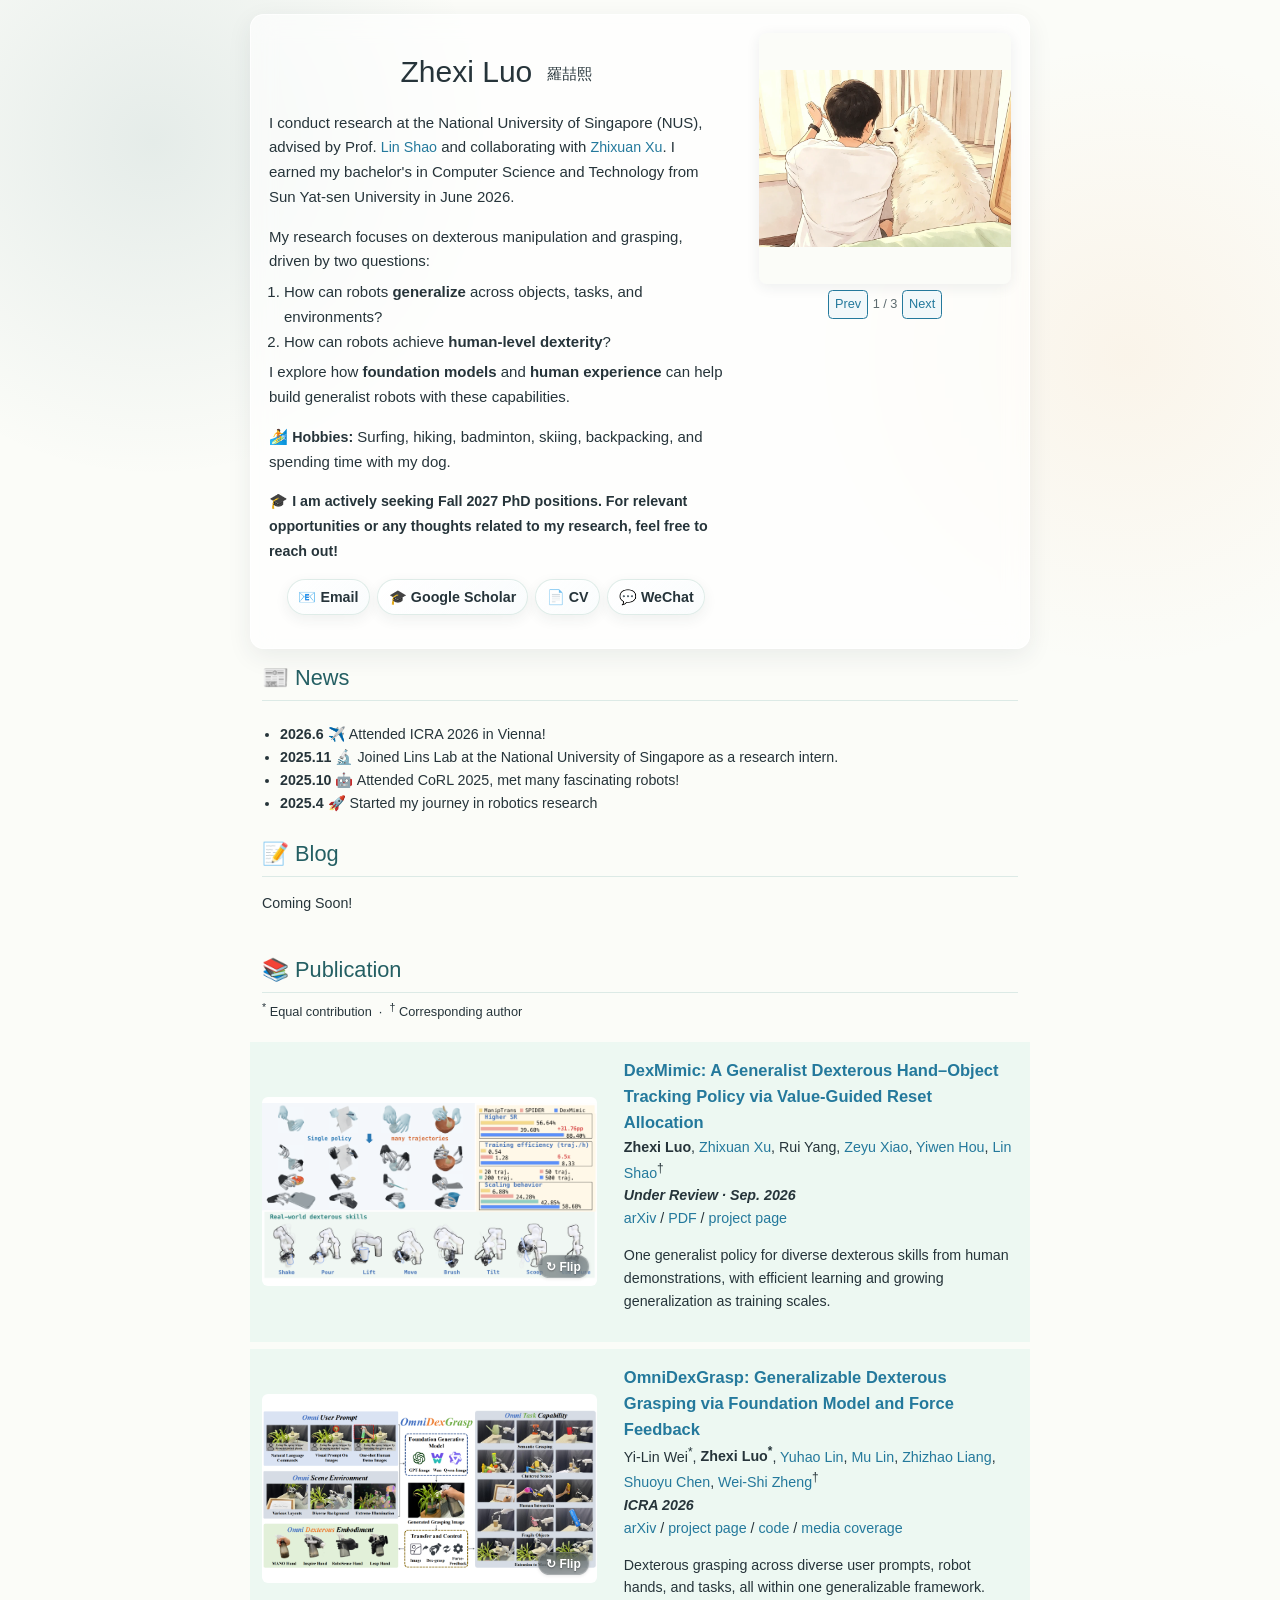
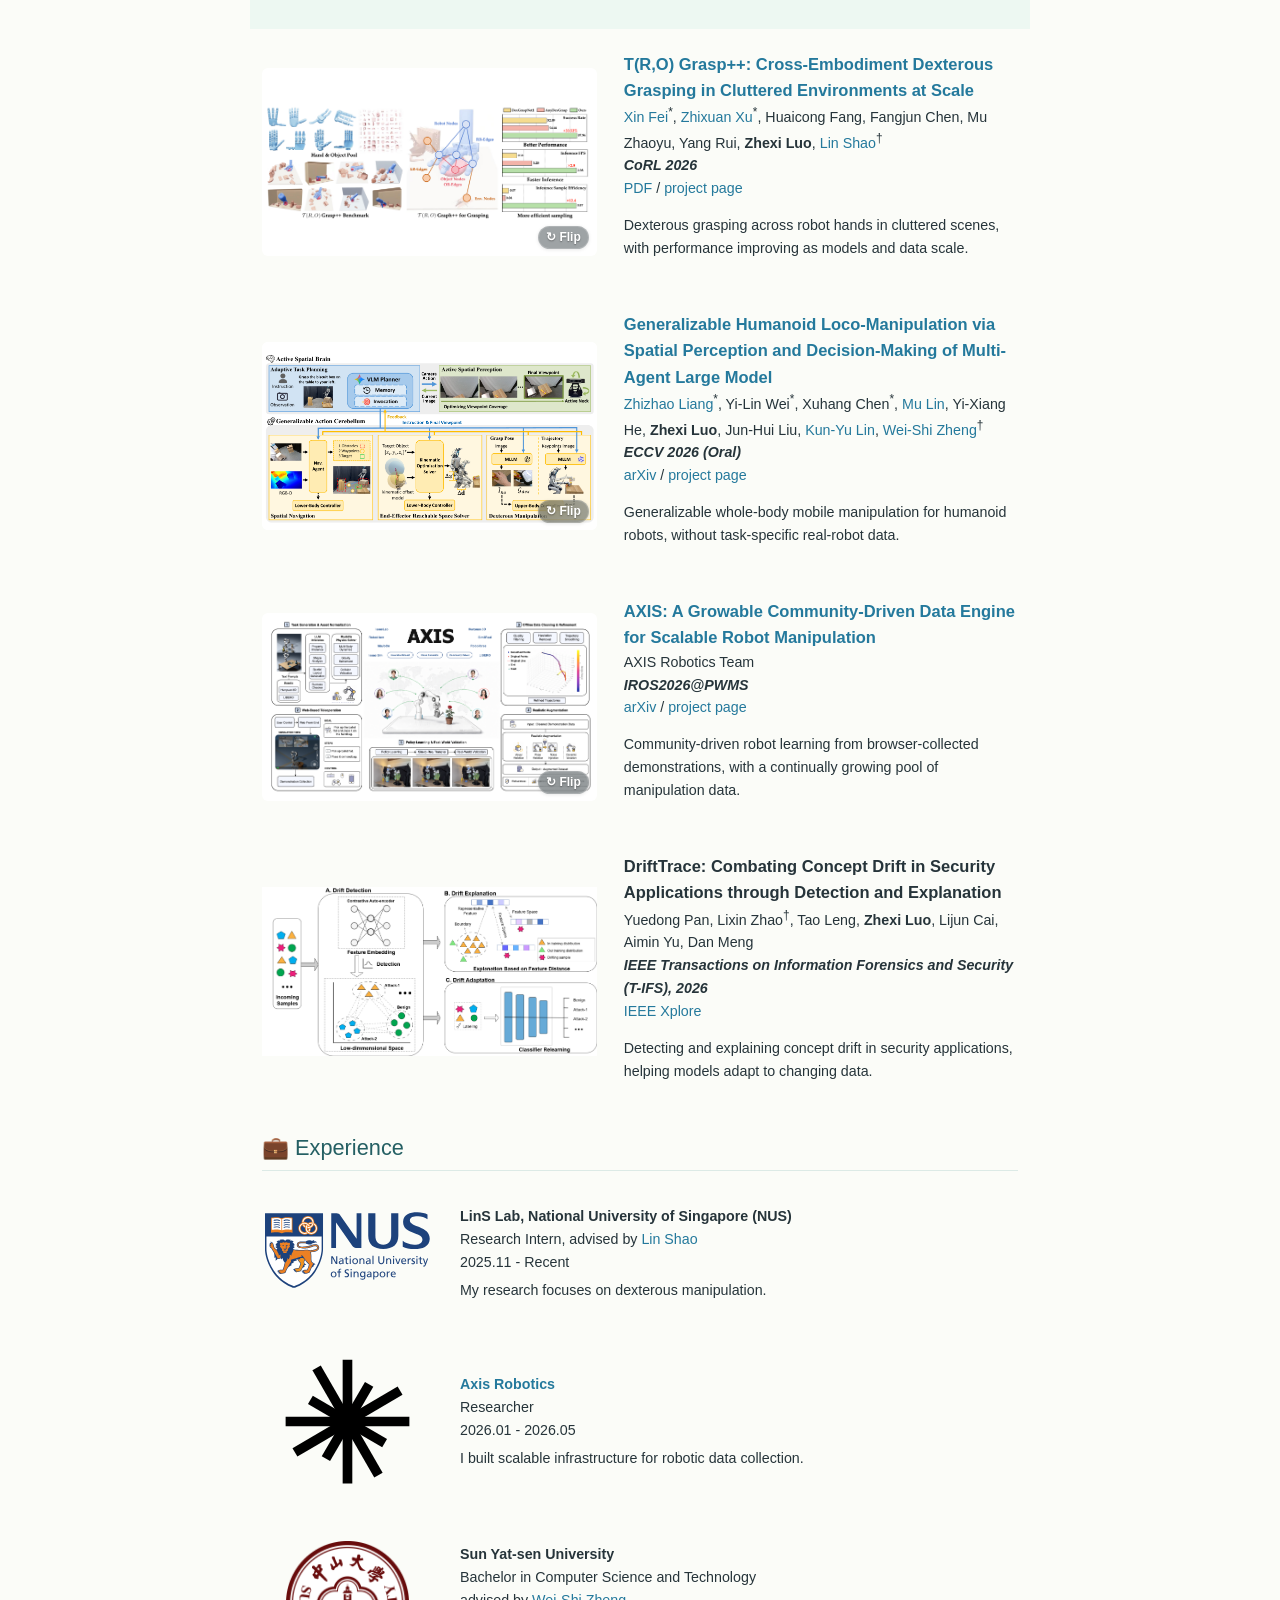
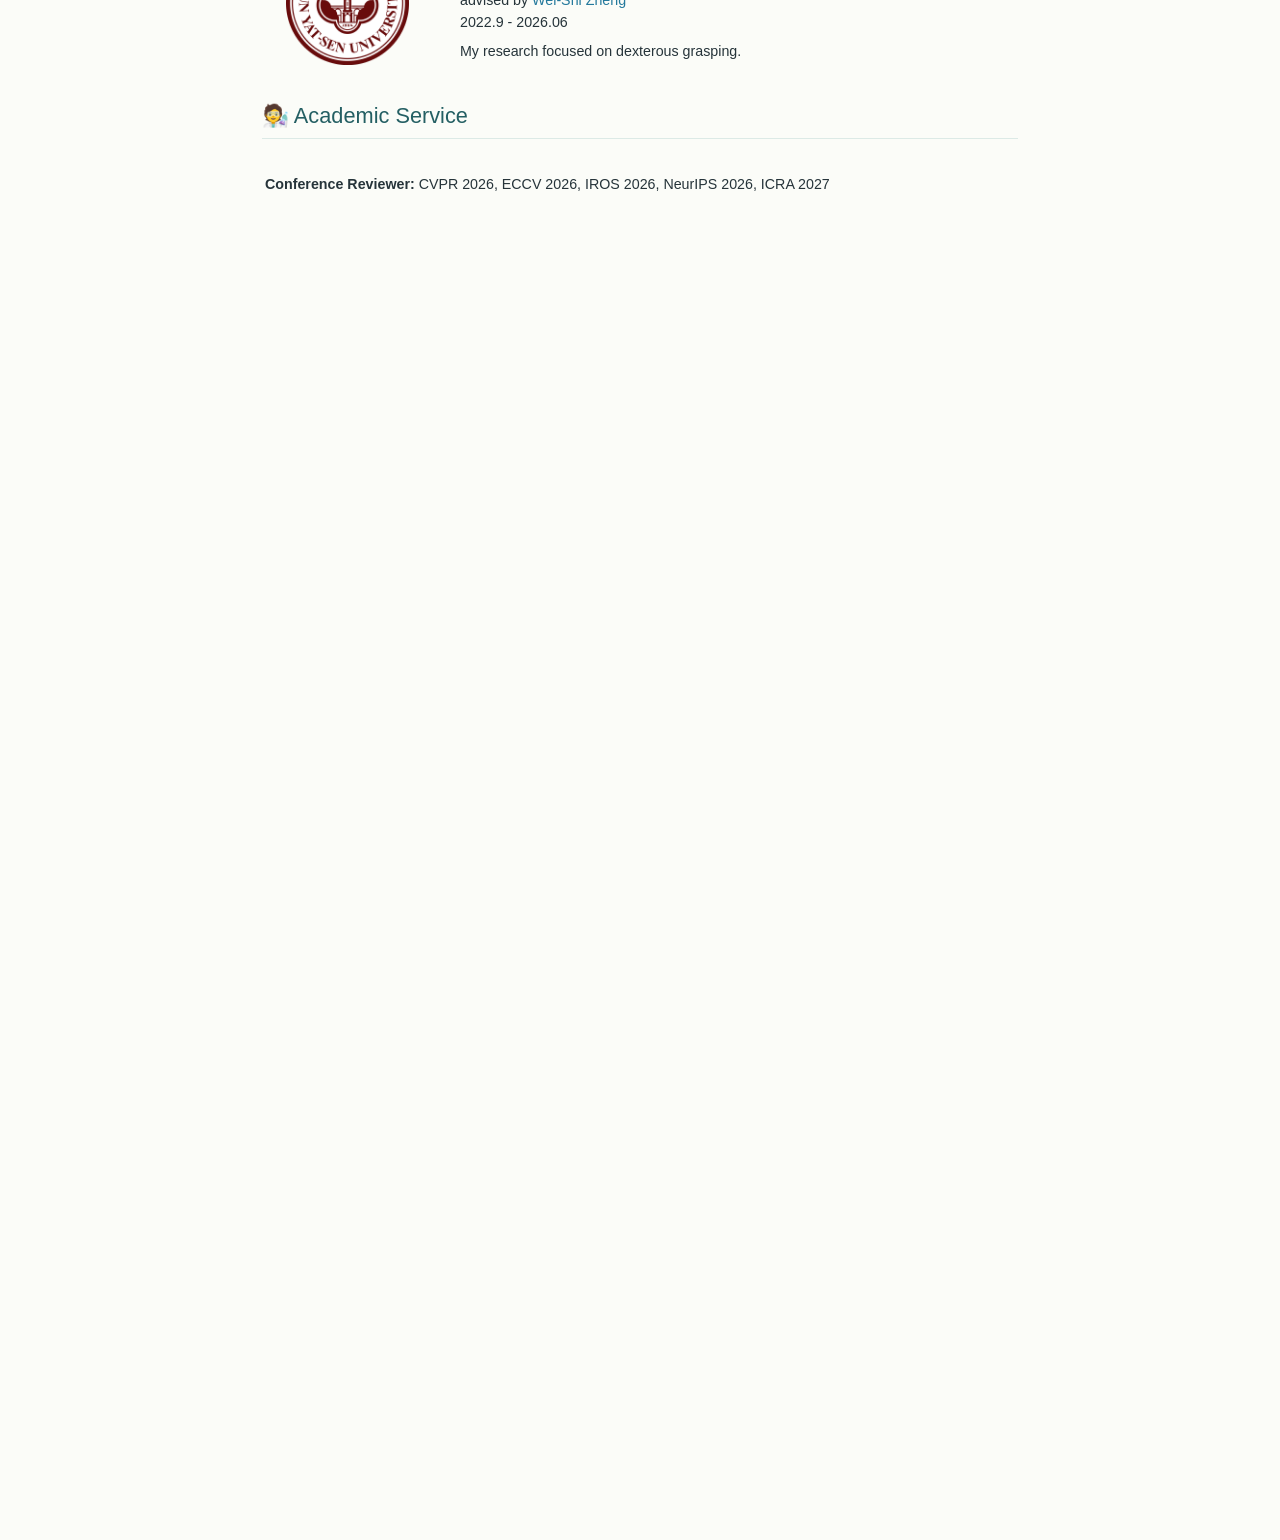
==== index.html @ 8a8cd1d7 "✨ style: emphasize key research terms" ====
<!DOCTYPE HTML>
<html lang="en">
  <head>
    <meta http-equiv="Content-Type" content="text/html; charset=UTF-8">

    <title>Zhexi Luo</title>

    <meta name="author" content="Zhexi Luo">
    <meta name="viewport" content="width=device-width, initial-scale=1">
    <link rel="shortcut icon" href="images/favicon/favicon.ico" type="image/x-icon">
    <link rel="stylesheet" type="text/css" href="stylesheet.css?v=20261017-scale-75">
    
  </head>

  <body>
    <table class="page-layout"><tbody>
      <tr style="padding:0px">
        <td style="padding:0px">
          <table class="hero-panel" style="width:100%;border-spacing:0px;border-collapse:separate;margin-right:auto;margin-left:auto;"><tbody>
            <tr style="padding:0px">
              <td class="hero-intro">
                <p class="name" style="text-align: center;">
                  Zhexi Luo <span class="name-zh" lang="zh-Hant">羅喆熙</span>
                </p>
                <p class="intro-text">
                  I conduct research at the National University of Singapore (NUS), advised by Prof. <a href="https://linsats.github.io/">Lin Shao</a> and collaborating with <a href="https://ariszxxu.github.io/">Zhixuan Xu</a>. I earned my bachelor's in Computer Science and Technology from Sun Yat-sen University in June 2026.
                </p>
                <p class="intro-text research-intro">
                  My research focuses on dexterous manipulation and grasping, driven by two questions:
                </p>
                <ol class="intro-text research-intro research-questions" style="padding-left:20px;">
                  <li>How can robots <b>generalize</b> across objects, tasks, and environments?</li>
                  <li>How can robots achieve <b>human-level dexterity</b>?</li>
                </ol>
                <p class="intro-text research-intro">
                  I explore how <b>foundation models</b> and <b>human experience</b> can help build generalist robots with these capabilities.
                </p>
                <p class="intro-text">
                  🏄 <strong>Hobbies:</strong> Surfing, hiking, badminton, skiing, backpacking, and spending time with my dog.
                </p>
                <p class="intro-text">
                  🎓 <strong>I am actively seeking Fall 2027 PhD positions. For relevant opportunities or any thoughts related to my research, feel free to reach out!</strong>
                </p>
                <p class="contact-links">
                  <a href="mailto:zhexiluo45@gmail.com" id="email-link" title="Copy email address">📧 Email</a>
                  <a href="https://scholar.google.com/citations?user=pu_qRyoAAAAJ&hl=en">🎓 Google Scholar</a>
                  <a href="zhexi_luo_cv.pdf" target="_blank" rel="noopener" title="Open curriculum vitae (PDF)">📄 CV</a>
                  <a href="#" id="wechat-link">💬 WeChat</a>
                </p>
              </td>
              <td class="hero-profile">
                <div class="profile-carousel">
                  <div class="profile-photo-frame">
                    <img id="profile-photo" src="images/profile-dog.webp" alt="Illustration of Zhexi Luo sitting with a white dog">
                  </div>
                  <div class="profile-carousel-controls">
                    <button id="profile-prev" class="profile-carousel-button" type="button" aria-label="Show previous profile photo" aria-controls="profile-photo">Prev</button>
                    <span id="profile-photo-counter" class="profile-photo-counter" aria-live="polite">1 / 3</span>
                    <button id="profile-next" class="profile-carousel-button" type="button" aria-label="Show next profile photo" aria-controls="profile-photo">Next</button>
                  </div>
                </div>
              </td>
            </tr>
          </tbody></table>
          <table style="width:100%;border:0px;border-spacing:0px;border-collapse:separate;margin-right:auto;margin-left:auto;"><tbody>
              <tr>
              <td style="padding:16px;width:100%;vertical-align:middle">
                <h2>📰 News</h2>
              </td>
            </tr>
          </tbody></table>
          <table style="width:100%;border:0px;border-spacing:0px 5px;border-collapse:separate;margin-right:auto;margin-left:auto;"><tbody>
            <tr>
              <td style="padding:10px 20px;width:100%;vertical-align:middle">
                <ul style="margin:0;padding-left:20px;">
                  <li><strong>2026.6</strong> ✈️ Attended ICRA 2026 in Vienna!</li>
                  <li><strong>2025.11</strong> 🔬 Joined Lins Lab at the National University of Singapore as a research intern.</li>
                  <li><strong>2025.10</strong> 🤖 Attended CoRL 2025, met many fascinating robots!</li>
                  <li><strong>2025.4</strong> 🚀 Started my journey in robotics research</li>
                </ul>
              </td>
            </tr>
          </tbody></table>
          <table style="width:100%;border:0px;border-spacing:0px;border-collapse:separate;margin-right:auto;margin-left:auto;">
            <tbody>
              <tr>
                <td style="padding:16px;width:100%;vertical-align:middle">
                  <h2>📝 Blog</h2>
                  <p>Coming Soon!</p>
                </td>
              </tr>
            </tbody>
          </table>
          <table style="width:100%;border:0px;border-spacing:0px;border-collapse:separate;margin-right:auto;margin-left:auto;"><tbody>
              <tr>
              <td style="padding:16px;width:100%;vertical-align:middle">
                <h2>📚 Publication</h2>
                <p style="margin:8px 0 0;font-size:17px;"><sup>*</sup> Equal contribution &nbsp;·&nbsp; <sup>†</sup> Corresponding author</p>
              </td>
            </tr>
          </tbody></table>
          <table class="paper-list"><tbody>
            <tr id="dexmimic" class="featured-paper">
              <td class="paper-preview">
                <button id="dexmimic-paper-flip" class="paper-flip paper-flip-trigger" type="button" aria-label="Flip DexMimic preview">
                  <div class="paper-flip-inner">
                    <div class="paper-flip-face paper-flip-front">
                      <img src="images/dexmimic-teaser.webp" alt="DexMimic overview: learning diverse dexterous manipulation skills from human demonstrations">
                      <span class="paper-flip-hint" aria-hidden="true">↻ Flip</span>
                    </div>
                    <div class="paper-flip-face paper-flip-back">
                      <video id="dexmimic-demo-video" muted loop playsinline disablepictureinpicture preload="metadata" poster="images/dexmimic-hero-loop.jpg?v=20261015-matrix35" aria-label="DexMimic dexterous hand–object tracking demonstrations">
                        <source src="images/dexmimic-hero-loop.mp4?v=20261015-matrix35" type="video/mp4">
                        Your browser does not support the video tag.
                      </video>
                      <span class="paper-flip-hint" aria-hidden="true">↩ Flip back</span>
                    </div>
                  </div>
                </button>
              </td>
              <td class="paper-details">
                <a href="https://zhexiluo.github.io/DexMimic/">
                  <span class="papertitle">DexMimic: A Generalist Dexterous Hand–Object Tracking Policy via Value-Guided Reset Allocation</span>
                </a>
                <br>
                <strong>Zhexi Luo</strong>, <a href="https://ariszxxu.github.io/">Zhixuan Xu</a>, Rui Yang, <a href="https://zeyu-xiao.github.io/">Zeyu Xiao</a>, <a href="https://houyiwen.github.io/">Yiwen Hou</a>, <a href="https://linsats.github.io/">Lin Shao</a><sup>†</sup>
                <br>
                <strong><em>Under Review · Sep. 2026</em></strong>
                <br>
                <a href="https://arxiv.org/abs/2610.19089">arXiv</a> / <a href="https://arxiv.org/pdf/2610.19089">PDF</a> / <a href="https://zhexiluo.github.io/DexMimic/">project page</a>
                <p></p>
                <p>
                  One generalist policy for diverse dexterous skills from human demonstrations, with efficient learning and growing generalization as training scales.
                </p>
              </td>
            </tr>
            <tr class="featured-paper">
              <td class="paper-preview">
                <button id="omnidexgrasp-paper-flip" class="paper-flip paper-flip-trigger" type="button" aria-label="Flip OmniDexGrasp preview">
                  <div class="paper-flip-inner">
                    <div class="paper-flip-face paper-flip-front">
                      <img src="images/OmniDexGrasp.png" alt="OmniDexGrasp system overview">
                      <span class="paper-flip-hint" aria-hidden="true">↻ Flip</span>
                    </div>
                    <div class="paper-flip-face paper-flip-back">
                      <video id="omnidexgrasp-demo-video" style="transform:scale(1.18)" muted loop playsinline disablepictureinpicture preload="metadata" aria-label="OmniDexGrasp demonstrations">
                        <source src="images/OmniDexGrasp.mp4" type="video/mp4">
                        Your browser does not support the video tag.
                      </video>
                      <span class="paper-flip-hint" aria-hidden="true">↩ Flip back</span>
                    </div>
                  </div>
                </button>
      </td>
              <td class="paper-details">
                <a href="https://isee-laboratory.github.io/OmniDexGrasp/">
                  <span class="papertitle">OmniDexGrasp: Generalizable Dexterous Grasping via Foundation Model and Force Feedback</span>
        </a>
        <br>
                Yi-Lin Wei<sup>*</sup>, <strong>Zhexi Luo<sup>*</sup></strong>, <a href="https://yuhaolincode.github.io/">Yuhao Lin</a>, <a href="https://frenkielm.github.io/">Mu Lin</a>, <a href="https://leungchaos.github.io/">Zhizhao Liang</a>, <a href="https://github.com/Rain-Shuoyu">Shuoyu Chen</a>, <a href="http://www.isee-ai.cn/~zhwshi/">Wei-Shi Zheng</a><sup>†</sup>
                <br>
                <strong><em>ICRA 2026</em></strong>
                <br>
                <a href="https://arxiv.org/abs/2510.23119">arXiv</a> / <a href="https://isee-laboratory.github.io/OmniDexGrasp/">project page</a> / <a href="https://github.com/iSEE-Laboratory/OmniDexGrasp">code</a> / <a href="https://mp.weixin.qq.com/s?__biz=MzY5NDQyODU2MQ==&amp;mid=2247528721&amp;idx=1&amp;sn=5b7daa5050a167e63dec6f846e51cdbc&amp;source=41&amp;poc_token=HPK_2GqjNjGEprZWgsIIh1gqY_O3e0dI1f_qhZSf">media coverage</a>
        <p></p>
        <p>
                Dexterous grasping across diverse user prompts, robot hands, and tasks, all within one generalizable framework.
        </p>
      </td>
    </tr>
            <tr>
              <td class="paper-preview">
                <button id="tro-grasp-flip" class="paper-flip paper-flip-trigger" type="button" aria-label="Flip T(R,O) Grasp++ preview">
                  <div class="paper-flip-inner">
                    <div class="paper-flip-face paper-flip-front">
                      <img src="images/tro-grasp-teaser.png" alt="T(R,O) Grasp++ benchmark, graph representation, and performance results">
                      <span class="paper-flip-hint" aria-hidden="true">↻ Flip</span>
                    </div>
                    <div class="paper-flip-face paper-flip-back">
                      <video id="tro-grasp-demo-video" muted loop playsinline disablepictureinpicture preload="metadata" aria-label="Inspire XHand and LEAP Hand real-world grasping demos">
                        <source src="images/tro-grasp-demos.mp4" type="video/mp4">
                        Your browser does not support the video tag.
                      </video>
                      <span class="paper-flip-hint" aria-hidden="true">↩ Flip back</span>
                    </div>
                  </div>
                </button>
              </td>
              <td class="paper-details">
                <a href="https://trograspplusplus.github.io/">
                  <span class="papertitle">T(R,O) Grasp++: Cross-Embodiment Dexterous Grasping in Cluttered Environments at Scale</span>
                </a>
                <br>
                <a href="https://xinfei21.github.io/web/">Xin Fei</a><sup>*</sup>, <a href="https://ariszxxu.github.io/">Zhixuan Xu</a><sup>*</sup>, Huaicong Fang, Fangjun Chen, Mu Zhaoyu, Yang Rui, <strong>Zhexi Luo</strong>, <a href="https://linsats.github.io/">Lin Shao</a><sup>†</sup>
                <br>
                <strong><em>CoRL 2026</em></strong>
                <br>
                <a href="https://openreview.net/pdf?id=IbO5qWFXuh">PDF</a> / <a href="https://trograspplusplus.github.io/">project page</a>
                <p></p>
                <p>
                  Dexterous grasping across robot hands in cluttered scenes, with performance improving as models and data scale.
                </p>
              </td>
            </tr>
            <tr>
              <td class="paper-preview">
                <button id="humanoid-paper-flip" class="paper-flip paper-flip-trigger" type="button" aria-label="Flip Humanoid Loco-Manipulation preview">
                  <div class="paper-flip-inner">
                    <div class="paper-flip-face paper-flip-front">
                      <img src="images/HumanoidLocoManip_main.png" alt="Humanoid Loco-Manipulation">
                      <span class="paper-flip-hint" aria-hidden="true">↻ Flip</span>
                    </div>
                    <div class="paper-flip-face paper-flip-back">
                      <video id="humanoid-demo-video" muted loop playsinline disablepictureinpicture preload="metadata" poster="images/HumanoidLocoManip_main.png" aria-label="Humanoid Loco-Manipulation demonstrations">
                        <source src="images/humanoid-locomanip-highlight.mp4" type="video/mp4">
                        Your browser does not support the video tag.
                      </video>
                      <span class="paper-flip-hint" aria-hidden="true">↩ Flip back</span>
                    </div>
                  </div>
                </button>
              </td>
              <td class="paper-details">
                <a href="https://leungchaos.github.io/Humanoid-Whole-Body-Manipulation-via-Active-Spatial-Brain-and-Generalizable-Action-Cerebellum/#paper-home">
                  <span class="papertitle">Generalizable Humanoid Loco-Manipulation via Spatial Perception and Decision-Making of Multi-Agent Large Model</span>
                </a>
                <br>
                <a href="https://leungchaos.github.io/">Zhizhao Liang</a><sup>*</sup>, Yi-Lin Wei<sup>*</sup>, Xuhang Chen<sup>*</sup>, <a href="https://frenkielm.github.io/">Mu Lin</a>, Yi-Xiang He, <strong>Zhexi Luo</strong>, Jun-Hui Liu, <a href="https://kunyulin.github.io/">Kun-Yu Lin</a>, <a href="http://www.isee-ai.cn/~zhwshi/">Wei-Shi Zheng</a><sup>†</sup>
                <br>
                <strong><em>ECCV 2026 (Oral)</em></strong>
                <br>
                <a href="https://arxiv.org/abs/2605.21133">arXiv</a> / <a href="https://leungchaos.github.io/Humanoid-Whole-Body-Manipulation-via-Active-Spatial-Brain-and-Generalizable-Action-Cerebellum/#paper-home">project page</a>
        <p></p>
        <p>
                Generalizable whole-body mobile manipulation for humanoid robots, without task-specific real-robot data.
        </p>
      </td>
    </tr>
            <tr>
              <td class="paper-preview">
                <button id="axis-paper-flip" class="paper-flip paper-flip-trigger" type="button" aria-label="Flip AXIS preview">
                  <div class="paper-flip-inner">
                    <div class="paper-flip-face paper-flip-front">
                      <img src="images/axis-v1.png" alt="AXIS system overview">
                      <span class="paper-flip-hint" aria-hidden="true">↻ Flip</span>
                    </div>
                    <div class="paper-flip-face paper-flip-back">
                      <img src="https://axisaiorg.github.io/AXIS-V1/assets/generated/data_overview.png" alt="AXIS data overview" loading="lazy" decoding="async">
                      <span class="paper-flip-hint" aria-hidden="true">↩ Flip back</span>
                    </div>
                  </div>
                </button>
              </td>
              <td class="paper-details">
                <a href="https://axisaiorg.github.io/AXIS-V1/">
                  <span class="papertitle">AXIS: A Growable Community-Driven Data Engine for Scalable Robot Manipulation</span>
                </a>
                <br>
                AXIS Robotics Team
                <br>
                <strong><em>IROS2026@PWMS</em></strong>
                <br>
                <a href="https://arxiv.org/abs/2607.21588">arXiv</a> / <a href="https://axisaiorg.github.io/AXIS-V1/">project page</a>
                <p></p>
                <p>
                  Community-driven robot learning from browser-collected demonstrations, with a continually growing pool of manipulation data.
                </p>
              </td>
            </tr>
            <tr>
              <td class="paper-preview">
                <img src="images/DriftTrace.jpg" alt="DriftTrace" style="width:100%">
      </td>
              <td class="paper-details">
                <span class="papertitle">DriftTrace: Combating Concept Drift in Security Applications through Detection and Explanation</span>
                <br>
                Yuedong Pan, Lixin Zhao<sup>†</sup>, Tao Leng, <strong>Zhexi Luo</strong>, Lijun Cai, Aimin Yu, Dan Meng
                <br>
                <strong><em>IEEE Transactions on Information Forensics and Security (T-IFS), 2026</em></strong>
                <br>
                <a href="https://ieeexplore.ieee.org/document/11367729">IEEE Xplore</a>
        <p></p>
        <p>
                Detecting and explaining concept drift in security applications, helping models adapt to changing data.
        </p>
      </td>
    </tr>
          </tbody></table>
          <table style="width:100%;border:0px;border-spacing:0px;border-collapse:separate;margin-right:auto;margin-left:auto;">
            <tbody>
              <tr>
                <td style="padding:16px;width:100%;vertical-align:middle">
                  <h2>💼 Experience</h2>
      </td>
    </tr>
            </tbody>
          </table>
          <table style="width:100%;border:0px;border-spacing:0px 10px;border-collapse:separate;margin-right:auto;margin-left:auto;">
            <tbody>
              <tr>
                <td style="padding:20px;width:25%;vertical-align:middle">
                  <img src="images/nus.svg" alt="National University of Singapore (NUS)" style="width:100%;height:auto;">
              </td>
                <td style="padding:20px;width:75%;vertical-align:middle">
                  <p style="margin:0;"><strong>LinS Lab, National University of Singapore (NUS)</strong></p>
                  <p style="margin:0;">Research Intern, advised by <a href="https://linsats.github.io/">Lin Shao</a></p>
                  <p style="margin:0;">2025.11 - Recent</p>
                  <p style="margin:8px 0 0;">My research focuses on dexterous manipulation.</p>
              </td>
            </tr>
              <tr>
                <td style="padding:20px;width:25%;vertical-align:middle">
                  <a href="https://axisrobotics.ai/">
                    <img src="images/axis-robotics.svg" alt="Axis Robotics logo" style="width:100%;max-width:220px;height:auto;display:block;margin:0 auto;">
                  </a>
              </td>
                <td style="padding:20px;width:75%;vertical-align:middle">
                  <p style="margin:0;"><strong><a href="https://axisrobotics.ai/">Axis Robotics</a></strong></p>
                  <p style="margin:0;">Researcher</p>
                  <p style="margin:0;">2026.01 - 2026.05</p>
                  <p style="margin:8px 0 0;">I built scalable infrastructure for robotic data collection.</p>
              </td>
            </tr>
              <tr>
                <td style="padding:20px;width:25%;vertical-align:middle">
                  <img src="images/sysu.png" alt="SYSU" width="1024" height="1024" style="width:75%;max-width:165px;height:auto;object-fit:contain;display:block;margin:0 auto;">
              </td>
                <td style="padding:20px;width:75%;vertical-align:middle">
                  <p style="margin:0;"><strong>Sun Yat-sen University</strong></p>
                  <p style="margin:0;">Bachelor in Computer Science and Technology</p>
                  <p style="margin:0;">advised by <a href="http://www.isee-ai.cn/~zhwshi/">Wei-Shi Zheng</a></p>
                  <p style="margin:0;">2022.9 - 2026.06</p>
                  <p style="margin:8px 0 0;">My research focused on dexterous grasping.</p>
              </td>
            </tr>
            </tbody>
          </table>
          <table style="width:100%;border:0px;border-spacing:0px;border-collapse:separate;margin-right:auto;margin-left:auto;"><tbody>
            <tr>
              <td style="padding:16px;width:100%;vertical-align:middle">
                <h2>🧑‍🔬 Academic Service</h2>
              </td>
            </tr>
          </tbody></table>
          <table style="width:100%;border:0px;border-spacing:0px 10px;border-collapse:separate;margin-right:auto;margin-left:auto;"><tbody>
            <tr>
              <td style="padding:20px;width:100%;vertical-align:middle">
                <p style="margin:0;"><strong>Conference Reviewer:</strong> CVPR 2026, ECCV 2026, IROS 2026, NeurIPS 2026, ICRA 2027</p>
              </td>
            </tr>
          </tbody></table>
          <br>
          <br>
          <br>
          <br>
          <br>
          <br>
        </td>
      </tr>
    </tbody></table>

    <div id="wechat-popover" class="wechat-popover">
      <img id="wechat-qr" src="images/wechat.jpg" alt="WeChat QR Code">
    </div>

    <div id="email-copy-toast" class="email-copy-toast" role="status">
      <!--
      Lucide circle-check icon — ISC License
      Copyright (c) 2026 Lucide Icons and Contributors

      Permission to use, copy, modify, and/or distribute this software for any
      purpose with or without fee is hereby granted, provided that the above
      copyright notice and this permission notice appear in all copies.

      THE SOFTWARE IS PROVIDED "AS IS" AND THE AUTHOR DISCLAIMS ALL WARRANTIES
      WITH REGARD TO THIS SOFTWARE INCLUDING ALL IMPLIED WARRANTIES OF
      MERCHANTABILITY AND FITNESS. IN NO EVENT SHALL THE AUTHOR BE LIABLE FOR
      ANY SPECIAL, DIRECT, INDIRECT, OR CONSEQUENTIAL DAMAGES OR ANY DAMAGES
      WHATSOEVER RESULTING FROM LOSS OF USE, DATA OR PROFITS, WHETHER IN AN
      ACTION OF CONTRACT, NEGLIGENCE OR OTHER TORTIOUS ACTION, ARISING OUT OF
      OR IN CONNECTION WITH THE USE OR PERFORMANCE OF THIS SOFTWARE.
      -->
      <svg class="email-copy-icon" xmlns="http://www.w3.org/2000/svg" width="46" height="46" viewBox="0 0 24 24" fill="none" stroke="currentColor" stroke-width="1.5" stroke-linecap="round" stroke-linejoin="round" aria-hidden="true">
        <circle cx="12" cy="12" r="10" />
        <path id="email-copy-check" d="m9 12 2 2 4-4" pathLength="1" />
      </svg>
      <div>
        <span class="email-copy-label">Copied</span>
        <span class="email-copy-address">zhexiluo45@gmail.com</span>
      </div>
    </div>

    <script>
      const emailLink = document.getElementById("email-link");
      const emailCopyToast = document.getElementById("email-copy-toast");
      const emailCopyCheck = document.getElementById("email-copy-check");
      let emailCopyTimeout;

      emailLink.addEventListener("click", async function(event) {
        event.preventDefault();
        await navigator.clipboard.writeText(emailLink.getAttribute("href").slice(7));
        emailCopyToast.classList.add("is-visible");
        emailCopyCheck.getAnimations().forEach(animation => animation.cancel());
        if (!window.matchMedia("(prefers-reduced-motion: reduce)").matches) {
          emailCopyCheck.animate([{ strokeDashoffset: 1 }, { strokeDashoffset: 0 }], {
            duration: 360,
            easing: "cubic-bezier(.25,.1,.25,1)"
          });
        }
        clearTimeout(emailCopyTimeout);
        emailCopyTimeout = setTimeout(function() {
          emailCopyToast.classList.remove("is-visible");
        }, 1000);
      });

      const profilePhotos = [
        { src: "images/profile-dog.webp", alt: "Illustration of Zhexi Luo sitting with a white dog" },
        { src: "images/profile-portrait.jpg", alt: "Portrait of Zhexi Luo" },
        { src: "zhexi.jpg", alt: "Zhexi Luo carrying a surfboard at the beach" }
      ];
      const profilePhoto = document.getElementById("profile-photo");
      const profilePhotoCounter = document.getElementById("profile-photo-counter");
      let profilePhotoIndex = 0;

      function showProfilePhoto(index) {
        profilePhotoIndex = (index + profilePhotos.length) % profilePhotos.length;
        profilePhoto.src = profilePhotos[profilePhotoIndex].src;
        profilePhoto.alt = profilePhotos[profilePhotoIndex].alt;
        profilePhotoCounter.textContent = `${profilePhotoIndex + 1} / ${profilePhotos.length}`;
      }

      showProfilePhoto(0);

      const dexMimicPaperFlip = document.getElementById("dexmimic-paper-flip");
      const dexMimicDemoVideo = document.getElementById("dexmimic-demo-video");
      const omniDexGraspPaperFlip = document.getElementById("omnidexgrasp-paper-flip");
      const omniDexGraspDemoVideo = document.getElementById("omnidexgrasp-demo-video");
      const troGraspFlip = document.getElementById("tro-grasp-flip");
      const troGraspDemoVideo = document.getElementById("tro-grasp-demo-video");
      const axisPaperFlip = document.getElementById("axis-paper-flip");
      const humanoidPaperFlip = document.getElementById("humanoid-paper-flip");
      const humanoidDemoVideo = document.getElementById("humanoid-demo-video");

      function togglePaperFlip(button, frontLabel, backLabel) {
        const isFlipped = button.classList.toggle("is-flipped");
        button.setAttribute("aria-label", isFlipped ? backLabel : frontLabel);
        return isFlipped;
      }

      function togglePaperVideo(button, video, frontLabel, backLabel) {
        const isFlipped = togglePaperFlip(button, frontLabel, backLabel);

        if (isFlipped) {
          video.currentTime = 0;
          video.play();
          return;
        }

        video.pause();
        video.currentTime = 0;
      }

      dexMimicPaperFlip.addEventListener("click", function() {
        togglePaperVideo(dexMimicPaperFlip, dexMimicDemoVideo, "Flip DexMimic preview", "Flip back to DexMimic teaser");
      });

      omniDexGraspPaperFlip.addEventListener("click", function() {
        togglePaperVideo(omniDexGraspPaperFlip, omniDexGraspDemoVideo, "Flip OmniDexGrasp preview", "Flip back to OmniDexGrasp teaser");
      });

      troGraspFlip.addEventListener("click", function() {
        togglePaperVideo(troGraspFlip, troGraspDemoVideo, "Flip T(R,O) Grasp++ preview", "Flip back to T(R,O) Grasp++ teaser");
      });

      axisPaperFlip.addEventListener("click", function() {
        togglePaperFlip(axisPaperFlip, "Flip AXIS preview", "Flip back to AXIS overview");
      });

      humanoidPaperFlip.addEventListener("click", function() {
        togglePaperVideo(humanoidPaperFlip, humanoidDemoVideo, "Flip Humanoid Loco-Manipulation preview", "Flip back to Humanoid Loco-Manipulation teaser");
      });

      document.getElementById("profile-prev").addEventListener("click", function() {
        showProfilePhoto(profilePhotoIndex - 1);
      });

      document.getElementById("profile-next").addEventListener("click", function() {
        showProfilePhoto(profilePhotoIndex + 1);
      });

      var popover = document.getElementById("wechat-popover");
      var link = document.getElementById("wechat-link");

      link.addEventListener('mouseover', function() {
        popover.style.display = "block"; // Show it first to get dimensions
        
        var rect = link.getBoundingClientRect();
        var pageZoom = Number(getComputedStyle(document.documentElement).zoom);
        
        var popoverWidth = popover.offsetWidth;
        var popoverHeight = popover.offsetHeight;

        popover.style.left = ((rect.left + window.scrollX + (rect.width / 2)) / pageZoom - (popoverWidth / 2)) + "px";
        popover.style.top = ((rect.top + window.scrollY) / pageZoom - popoverHeight - 10) + "px"; // 10px above the link
      });

      link.addEventListener('mouseout', function() {
        popover.style.display = "none";
      });
    </script>

  </body>
</html>
---- stylesheet.css ----
:root {
  zoom: 0.75;
  --page-bg: #fbfcf8;
  --surface: #ffffff;
  --text: #26343a;
  --link: #24799c;
  --link-hover: #a65a18;
  --accent-surface: #f2a65a;
  --heading: #245f63;
  --control-bg: #f2f8fa;
  --mint: #edf8f2;
  --line: #dceae6;
  --muted: #5e6b6f;
}

/* latin-ext */
@font-face {
  font-family: 'Lato';
  font-style: italic;
  font-weight: 400;
  src: local('Lato Italic'), local('Lato-Italic'), url(https://fonts.gstatic.com/s/lato/v15/S6u8w4BMUTPHjxsAUi-qNiXg7eU0.woff2) format('woff2');
  unicode-range: U+0100-024F, U+0259, U+1E00-1EFF, U+2020, U+20A0-20AB, U+20AD-20CF, U+2113, U+2C60-2C7F, U+A720-A7FF;
}
/* latin */
@font-face {
  font-family: 'Lato';
  font-style: italic;
  font-weight: 400;
  src: local('Lato Italic'), local('Lato-Italic'), url(https://fonts.gstatic.com/s/lato/v15/S6u8w4BMUTPHjxsAXC-qNiXg7Q.woff2) format('woff2');
  unicode-range: U+0000-00FF, U+0131, U+0152-0153, U+02BB-02BC, U+02C6, U+02DA, U+02DC, U+2000-206F, U+2074, U+20AC, U+2122, U+2191, U+2193, U+2212, U+2215, U+FEFF, U+FFFD;
}
/* latin-ext */
@font-face {
  font-family: 'Lato';
  font-style: italic;
  font-weight: 700;
  src: local('Lato Bold Italic'), local('Lato-BoldItalic'), url(https://fonts.gstatic.com/s/lato/v15/S6u_w4BMUTPHjxsI5wq_FQftx9897sxZ.woff2) format('woff2');
  unicode-range: U+0100-024F, U+0259, U+1E00-1EFF, U+2020, U+20A0-20AB, U+20AD-20CF, U+2113, U+2C60-2C7F, U+A720-A7FF;
}
/* latin */
@font-face {
  font-family: 'Lato';
  font-style: italic;
  font-weight: 700;
  src: local('Lato Bold Italic'), local('Lato-BoldItalic'), url(https://fonts.gstatic.com/s/lato/v15/S6u_w4BMUTPHjxsI5wq_Gwftx9897g.woff2) format('woff2');
  unicode-range: U+0000-00FF, U+0131, U+0152-0153, U+02BB-02BC, U+02C6, U+02DA, U+02DC, U+2000-206F, U+2074, U+20AC, U+2122, U+2191, U+2193, U+2212, U+2215, U+FEFF, U+FFFD;
}
/* latin-ext */
@font-face {
  font-family: 'Lato';
  font-style: normal;
  font-weight: 400;
  src: local('Lato Regular'), local('Lato-Regular'), url(https://fonts.gstatic.com/s/lato/v15/S6uyw4BMUTPHjxAwXiWtFCfQ7A.woff2) format('woff2');
  unicode-range: U+0100-024F, U+0259, U+1E00-1EFF, U+2020, U+20A0-20AB, U+20AD-20CF, U+2113, U+2C60-2C7F, U+A720-A7FF;
}
/* latin */
@font-face {
  font-family: 'Lato';
  font-style: normal;
  font-weight: 400;
  src: local('Lato Regular'), local('Lato-Regular'), url(https://fonts.gstatic.com/s/lato/v15/S6uyw4BMUTPHjx4wXiWtFCc.woff2) format('woff2');
  unicode-range: U+0000-00FF, U+0131, U+0152-0153, U+02BB-02BC, U+02C6, U+02DA, U+02DC, U+2000-206F, U+2074, U+20AC, U+2122, U+2191, U+2193, U+2212, U+2215, U+FEFF, U+FFFD;
}
/* latin-ext */
@font-face {
  font-family: 'Lato';
  font-style: normal;
  font-weight: 700;
  src: local('Lato Bold'), local('Lato-Bold'), url(https://fonts.gstatic.com/s/lato/v15/S6u9w4BMUTPHh6UVSwaPGQ3q5d0N7w.woff2) format('woff2');
  unicode-range: U+0100-024F, U+0259, U+1E00-1EFF, U+2020, U+20A0-20AB, U+20AD-20CF, U+2113, U+2C60-2C7F, U+A720-A7FF;
}
/* latin */
@font-face {
  font-family: 'Lato';
  font-style: normal;
  font-weight: 700;
  src: local('Lato Bold'), local('Lato-Bold'), url(https://fonts.gstatic.com/s/lato/v15/S6u9w4BMUTPHh6UVSwiPGQ3q5d0.woff2) format('woff2');
  unicode-range: U+0000-00FF, U+0131, U+0152-0153, U+02BB-02BC, U+02C6, U+02DA, U+02DC, U+2000-206F, U+2074, U+20AC, U+2122, U+2191, U+2193, U+2212, U+2215, U+FEFF, U+FFFD;
}

a {
  color: var(--link);
  text-decoration: none;
}

a:focus,
a:hover {
  color: var(--link-hover);
  text-decoration: none;
}

body {
  margin: 0;
  color: var(--text);
  background:
    radial-gradient(circle at 12% 4%, rgb(36 95 99 / 10%), transparent 28rem),
    radial-gradient(circle at 88% 10%, rgb(242 166 90 / 9%), transparent 26rem),
    var(--page-bg);
}

body,
td,
th,
tr,
p,
a {
  font-family: 'Lato', Verdana, Helvetica, sans-serif;
  font-size: 19px;
  line-height: 1.6;
}

strong {
  font-family: 'Lato', Verdana, Helvetica, sans-serif;
  font-size: 19px;
}

h2 {
  margin: 0;
  padding-bottom: 6px;
  border-bottom: 1px solid var(--line);
  color: var(--heading);
  font-weight: normal;
  font-family: 'Lato', Verdana, Helvetica, sans-serif;
  font-size: 29px;
}

.papertitle {
  font-family: 'Lato', Verdana, Helvetica, sans-serif;
  font-size: 19px;
  font-weight: 700;
}

.name {
  padding-top: 20px;
  margin: 0;
  font-family: 'Lato', Verdana, Helvetica, sans-serif;
  font-size: 40px;
}

.name-zh {
  margin-left: 8px;
  font-family: 'Songti TC', 'Noto Serif CJK TC', serif;
  font-size: 20px;
  vertical-align: middle;
  white-space: nowrap;
}

.intro-text {
  font-size: 20px;
  line-height: 1.65;
}

.contact-links {
  display: flex;
  flex-wrap: wrap;
  justify-content: center;
  gap: 10px;
}

.contact-links a {
  display: inline-flex;
  align-items: center;
  padding: 8px 14px;
  border: 1px solid rgb(220 234 230 / 90%);
  border-radius: 999px;
  background: linear-gradient(135deg, rgb(255 255 255 / 74%), rgb(242 248 250 / 42%));
  box-shadow: 0 6px 18px rgb(38 52 58 / 7%), inset 0 1px 0 rgb(255 255 255 / 90%);
  -webkit-backdrop-filter: blur(12px) saturate(120%);
  backdrop-filter: blur(12px) saturate(120%);
  color: var(--text);
  font-size: 19px;
  font-weight: 700;
  line-height: 1.6;
  white-space: nowrap;
}

.contact-links a:hover,
.contact-links a:focus-visible {
  border-color: var(--link);
  background: rgb(255 255 255 / 84%);
  color: var(--link);
}

.contact-links a:focus-visible {
  outline: 2px solid var(--link);
  outline-offset: 3px;
}

.research-intro {
  margin: 8px 0;
}

.page-layout {
  width: calc(100% - 40px);
  max-width: 1040px;
  margin: 0 auto;
  border: 0;
  border-spacing: 0;
  table-layout: fixed;
}

.hero-intro,
.hero-profile {
  box-sizing: border-box;
  padding: 24px;
}

.hero-intro {
  width: 63%;
  vertical-align: middle;
}

.hero-profile {
  width: 37%;
  text-align: center;
  vertical-align: top;
}

.hero-panel {
  table-layout: fixed;
  margin-top: 18px;
  overflow: hidden;
  border: 1px solid rgb(255 255 255 / 76%);
  border-radius: 18px;
  background: rgb(255 255 255 / 64%);
  box-shadow: 0 10px 32px rgb(38 52 58 / 8%);
  -webkit-backdrop-filter: blur(16px) saturate(112%);
  backdrop-filter: blur(16px) saturate(112%);
}

.profile-carousel {
  width: 100%;
  max-width: 340px;
  margin: 0 auto;
}

.profile-photo-frame {
  display: flex;
  align-items: center;
  justify-content: center;
  aspect-ratio: 1;
  overflow: hidden;
  border-radius: 10px;
  background: var(--page-bg);
  box-shadow: 0 4px 18px rgba(38, 52, 58, 0.08);
}

#profile-photo {
  width: 100%;
  height: 100%;
  object-fit: contain;
}

.profile-carousel-controls {
  display: flex;
  align-items: center;
  justify-content: center;
  gap: 6px;
  margin-top: 8px;
}

.profile-carousel-button {
  padding: 4px 8px;
  border: 1px solid var(--link);
  border-radius: 6px;
  color: var(--link);
  background: var(--control-bg);
  font: inherit;
  font-size: 17px;
  cursor: pointer;
}

.profile-carousel-button:hover,
.profile-carousel-button:focus {
  border-color: var(--accent-surface);
  color: var(--text);
  background: var(--accent-surface);
}

.profile-carousel-button:focus-visible {
  outline: 2px solid var(--link);
  outline-offset: 2px;
}

.profile-photo-counter {
  min-width: 32px;
  color: var(--muted);
  font-size: 17px;
}

.paper-list {
  width: 100%;
  border: 0;
  border-spacing: 0 10px;
  table-layout: fixed;
}

.paper-preview,
.paper-details {
  box-sizing: border-box;
  vertical-align: middle;
}

.paper-preview {
  width: 46%;
  padding: 16px;
}

.paper-details {
  width: 54%;
  padding: 20px;
}

.paper-details,
.paper-details p,
.paper-details a,
.paper-details strong {
  font-size: 19px;
  line-height: 1.6;
}

.paper-details .papertitle {
  font-size: 22px;
}

.paper-flip {
  width: 100%;
  aspect-ratio: 16 / 9;
  perspective: 1000px;
}

.paper-flip-trigger {
  display: block;
  padding: 0;
  border: 0;
  background: transparent;
  color: inherit;
  font: inherit;
  cursor: pointer;
}

.paper-flip-trigger:focus-visible {
  outline: 2px solid var(--link);
  outline-offset: 3px;
  border-radius: 8px;
}

.paper-flip-inner {
  position: relative;
  width: 100%;
  height: 100%;
  transition: transform 0.5s ease;
  transform-style: preserve-3d;
}

.paper-flip-face {
  position: absolute;
  inset: 0;
  overflow: hidden;
  border-radius: 8px;
  background: var(--surface);
  backface-visibility: hidden;
}

.paper-flip-face img,
.paper-flip-face video {
  display: block;
  width: 100%;
  height: 100%;
  object-fit: contain;
}

.paper-flip-hint {
  position: absolute;
  right: 10px;
  bottom: 10px;
  z-index: 1;
  padding: 6px 10px;
  border: 1px solid rgb(255 255 255 / 18%);
  border-radius: 999px;
  background: rgb(24 36 42 / 42%);
  box-shadow: 0 1px 5px rgb(0 0 0 / 10%);
  -webkit-backdrop-filter: blur(10px) saturate(110%);
  backdrop-filter: blur(10px) saturate(110%);
  color: #fff;
  font-size: 16px;
  font-weight: 700;
  line-height: 1;
  text-shadow: 0 1px 2px rgb(0 0 0 / 35%);
  transition: background 0.2s ease;
}

.paper-flip-trigger:hover .paper-flip-hint {
  background: rgb(24 36 42 / 58%);
}

.paper-flip-front {
  transform: rotateY(0deg);
}

.paper-flip-back {
  transform: rotateY(180deg);
}

.paper-flip-trigger.is-flipped .paper-flip-inner {
  transform: rotateY(180deg);
}

@media (prefers-reduced-motion: reduce) {
  .paper-flip-inner {
    transition: none;
  }
}

@media (max-width: 570px) {
  .hero-panel > tbody > tr,
  .paper-list > tbody > tr {
    display: block;
  }

  .hero-intro,
  .hero-profile,
  .paper-preview,
  .paper-details {
    display: block;
    width: 100%;
  }

  .hero-intro,
  .hero-profile {
    padding: 20px;
  }

  .profile-carousel {
    max-width: 280px;
  }

  .paper-details {
    padding-top: 0;
  }

  .profile-carousel-controls {
    flex-wrap: wrap;
  }

  .profile-photo-counter {
    order: 3;
    flex-basis: 100%;
  }
}

.one {
  width: 160px;
  height: 160px;
  position: relative;
}

.two {
  width: 160px;
  height: 160px;
  position: absolute;
  transition: opacity .2s ease-in-out;
  -moz-transition: opacity .2s ease-in-out;
  -webkit-transition: opacity .2s ease-in-out;
}

.fade {
  transition: opacity .2s ease-in-out;
  -moz-transition: opacity .2s ease-in-out;
  -webkit-transition: opacity .2s ease-in-out;
}

span.highlight {
  background-color: var(--mint);
}

.featured-paper {
  background-color: var(--mint);
}

.colored-box {
    color: black;
    padding: 20px;
    display: inline-block;
    border-radius: 10px;
}

.email-copy-toast {
  position: fixed;
  top: 50%;
  left: 50%;
  transform: translate(-50%, -50%);
  z-index: 20;
  display: flex;
  align-items: center;
  gap: 18px;
  padding: 22px 28px;
  border: 1px solid rgba(255, 255, 255, 0.95);
  border-radius: 20px;
  background: rgba(255, 255, 255, 0.88);
  -webkit-backdrop-filter: blur(18px);
  backdrop-filter: blur(18px);
  box-shadow: 0 8px 30px rgba(38, 52, 58, 0.10);
  color: var(--text);
  pointer-events: none;
  opacity: 0;
  visibility: hidden;
  transition: opacity 100ms ease, visibility 100ms;
}

.email-copy-icon {
  flex-shrink: 0;
  color: #36856a;
}

#email-copy-check {
  stroke-dasharray: 1;
  stroke-dashoffset: 0;
}

.email-copy-label {
  font-size: 22px;
  font-weight: 500;
  letter-spacing: -0.3px;
}

.email-copy-address {
  display: block;
  margin-top: 6px;
  color: #788681;
  font-size: 17px;
}

.email-copy-toast.is-visible {
  opacity: 1;
  visibility: visible;
}

@media (prefers-reduced-motion: reduce) {
  .email-copy-toast {
    transition: none;
  }
}

/* Popover styles */
.wechat-popover {
  display: none; /* Hidden by default */
  position: absolute;
  z-index: 10;
  background-color: var(--surface);
  border: 1px solid var(--line);
  box-shadow: 0 4px 18px rgba(38, 52, 58, 0.14);
  padding: 10px;
  border-radius: 5px;
}

.wechat-popover img {
  display: block;
  width: 150px;
}
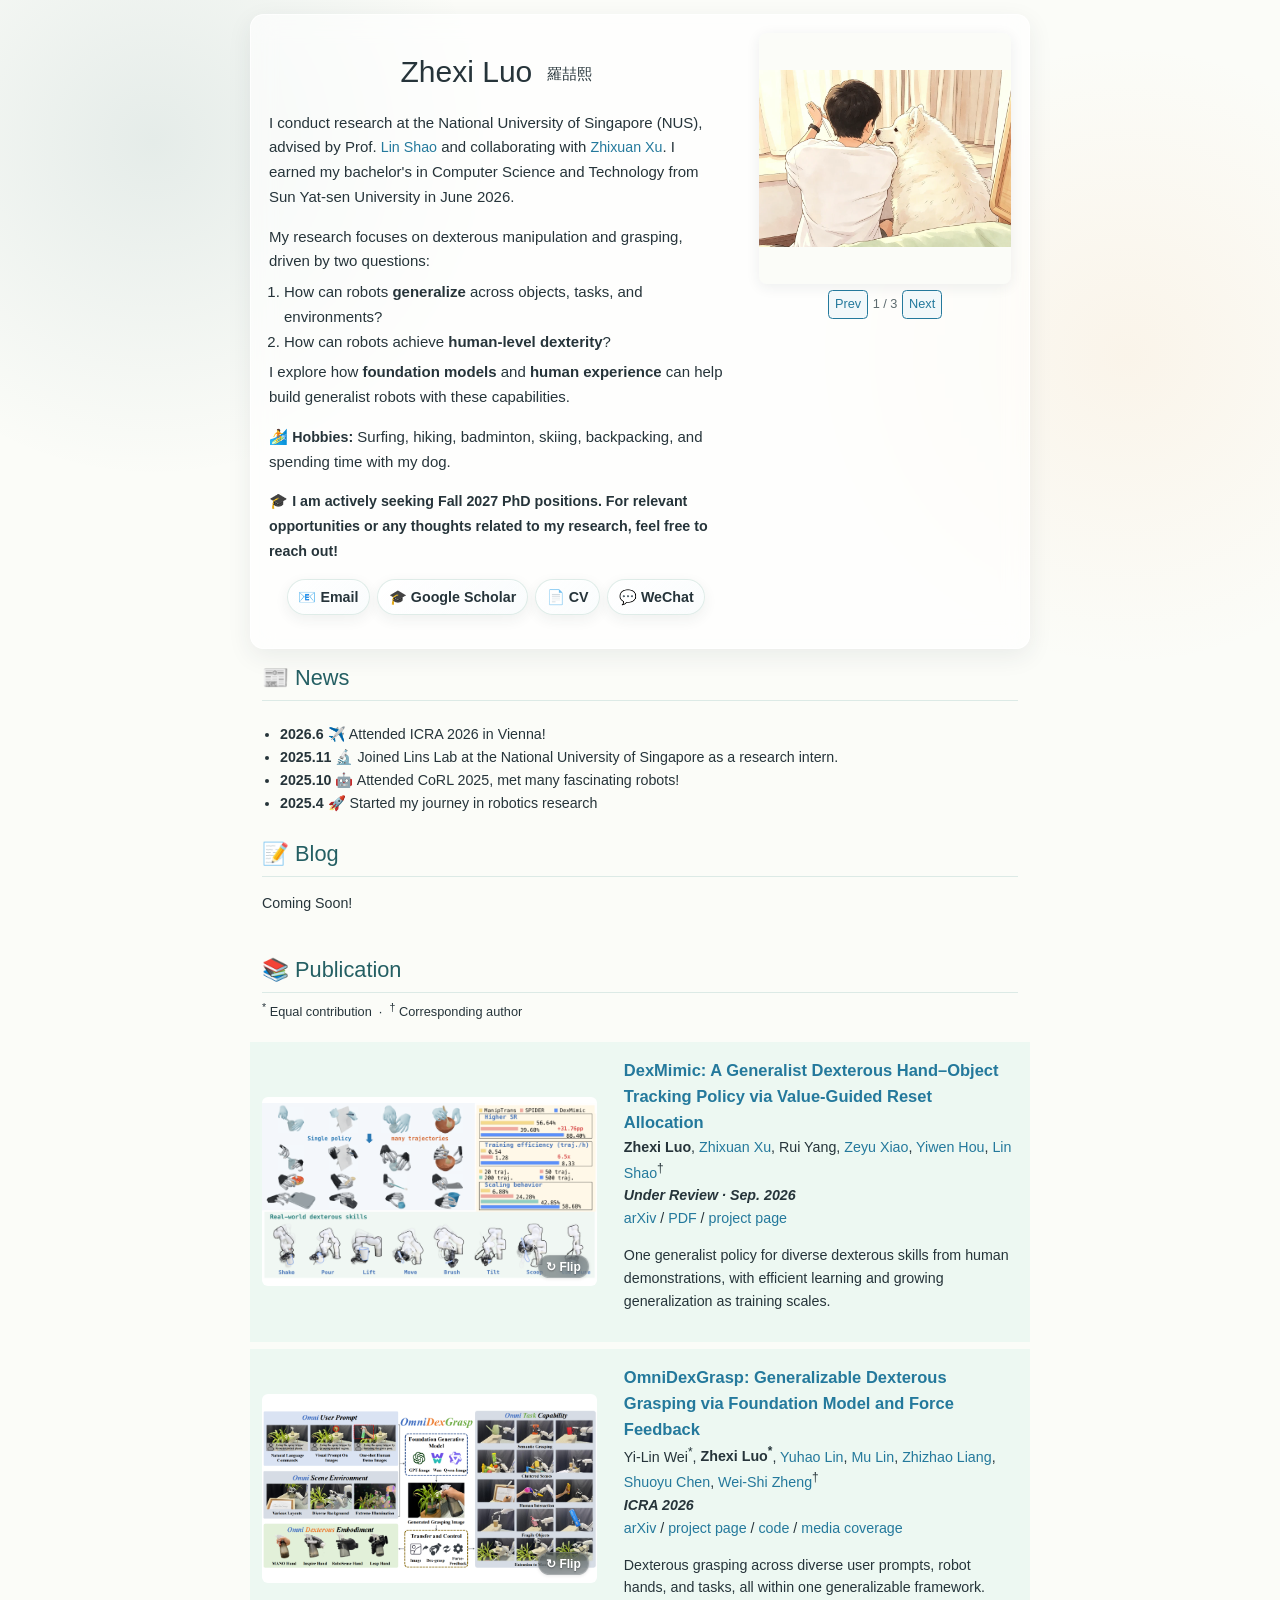
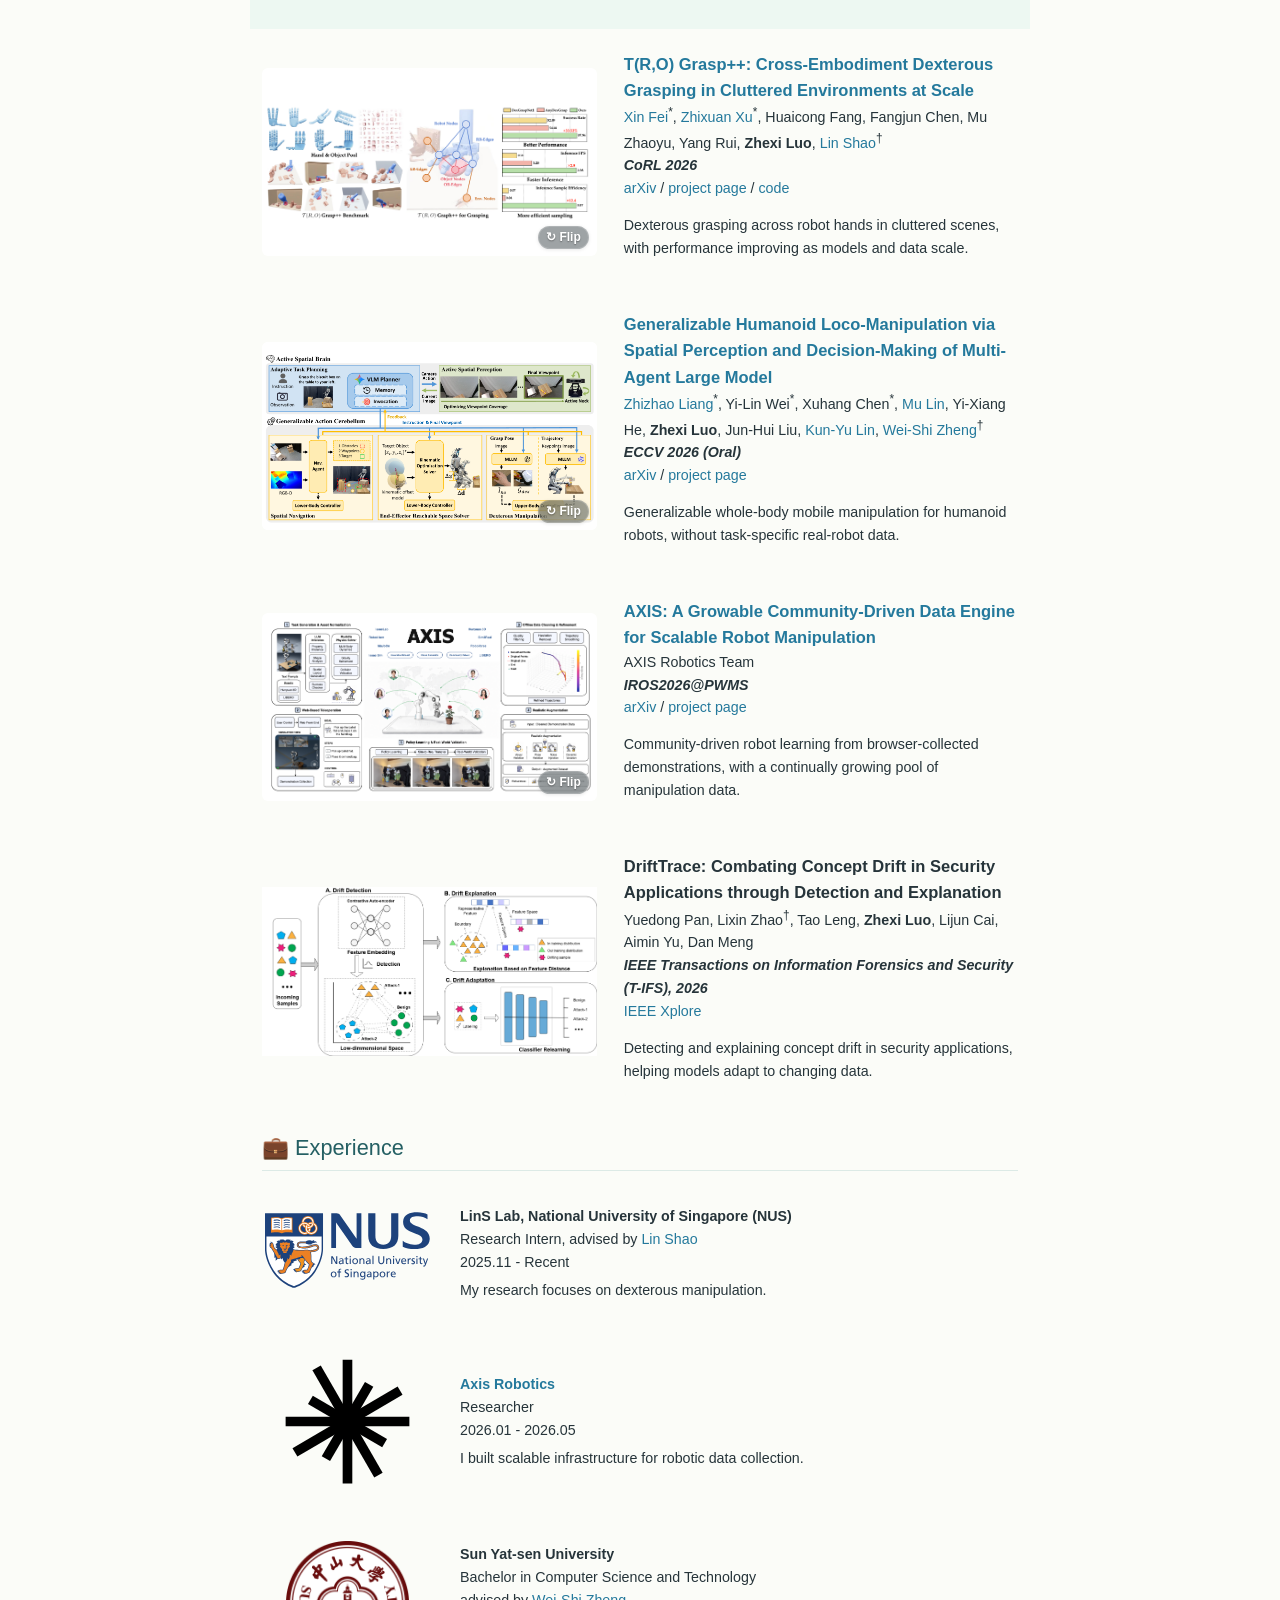
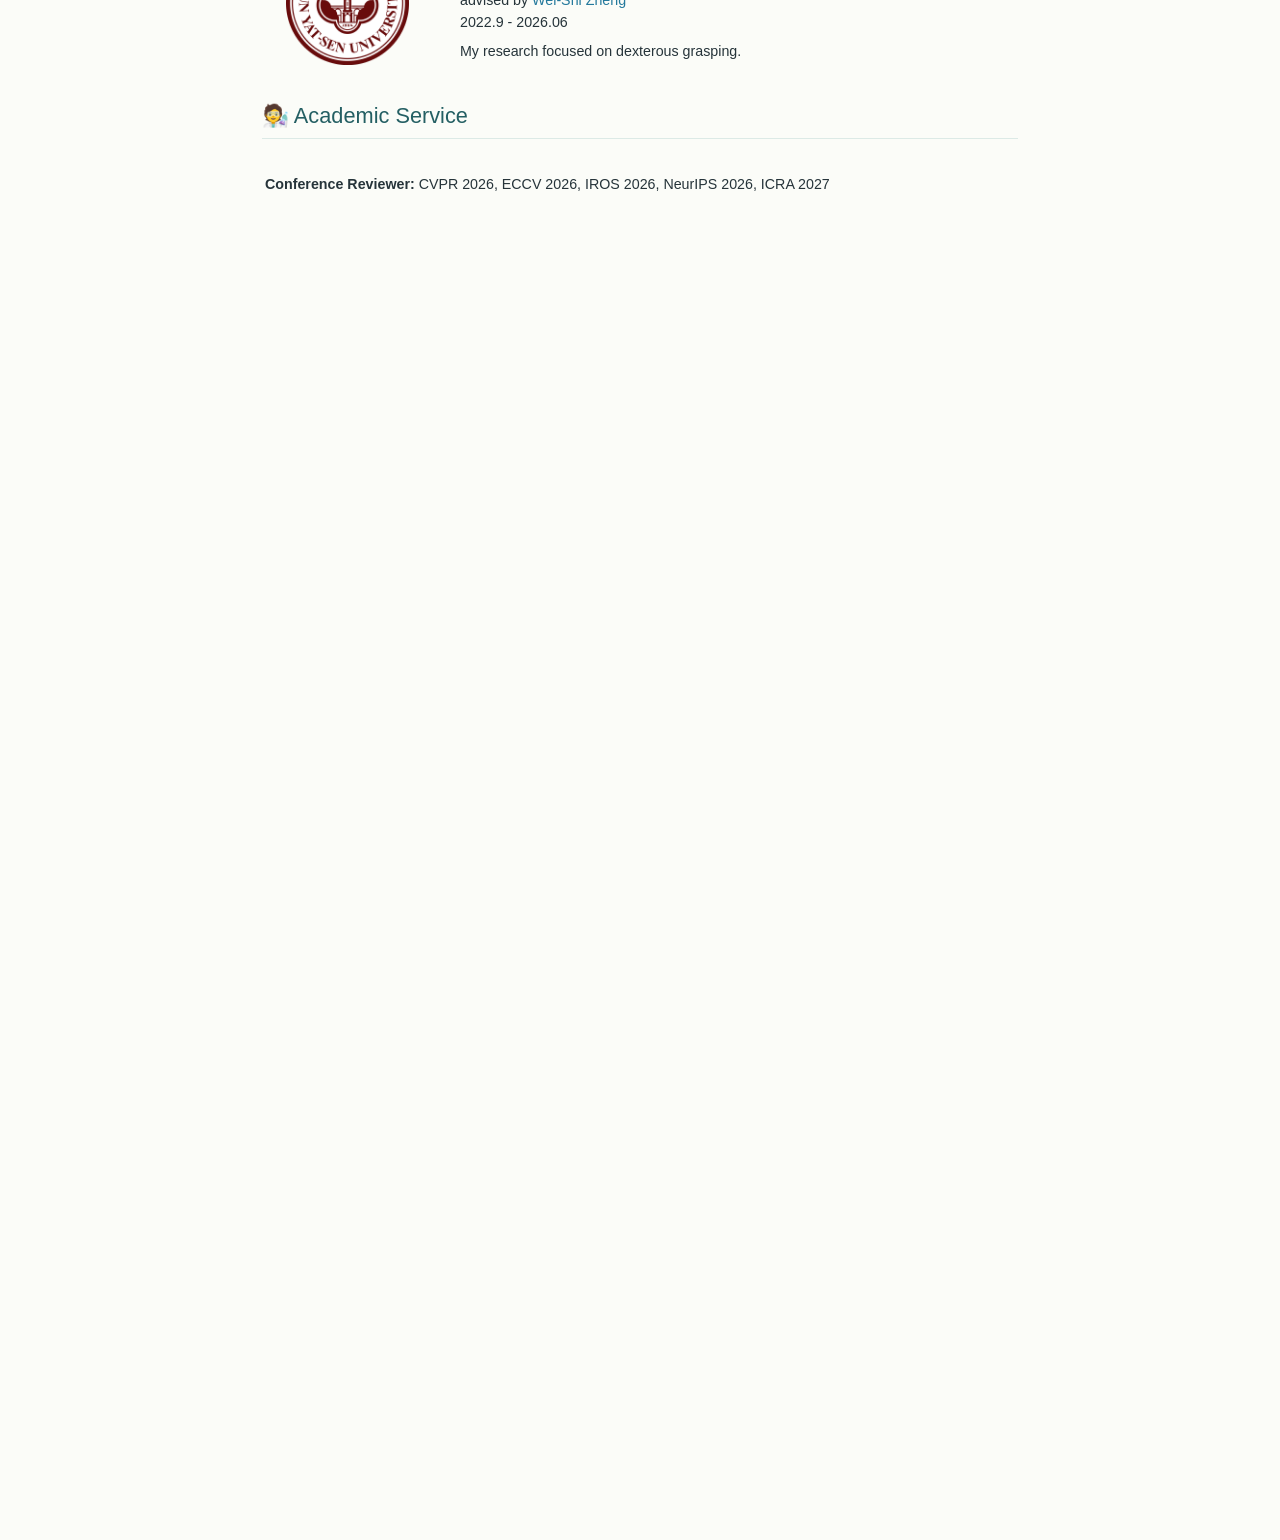
==== commit 5b9c4ae7: "🔗 fix: update TROGrasp++ publication links" ====
--- a/index.html
+++ b/index.html
@@ -187,7 +187,7 @@
                 </button>
               </td>
               <td class="paper-details">
-                <a href="https://trograspplusplus.github.io/">
+                <a href="https://nus-lins-lab.github.io/TROGrasp2Web/">
                   <span class="papertitle">T(R,O) Grasp++: Cross-Embodiment Dexterous Grasping in Cluttered Environments at Scale</span>
                 </a>
                 <br>
@@ -195,7 +195,7 @@
                 <br>
                 <strong><em>CoRL 2026</em></strong>
                 <br>
-                <a href="https://openreview.net/pdf?id=IbO5qWFXuh">PDF</a> / <a href="https://trograspplusplus.github.io/">project page</a>
+                <a href="https://arxiv.org/abs/2610.25410">arXiv</a> / <a href="https://nus-lins-lab.github.io/TROGrasp2Web/">project page</a> / <a href="https://github.com/Barrybarry-Smith/TROGraspV2">code</a>
                 <p></p>
                 <p>
                   Dexterous grasping across robot hands in cluttered scenes, with performance improving as models and data scale.
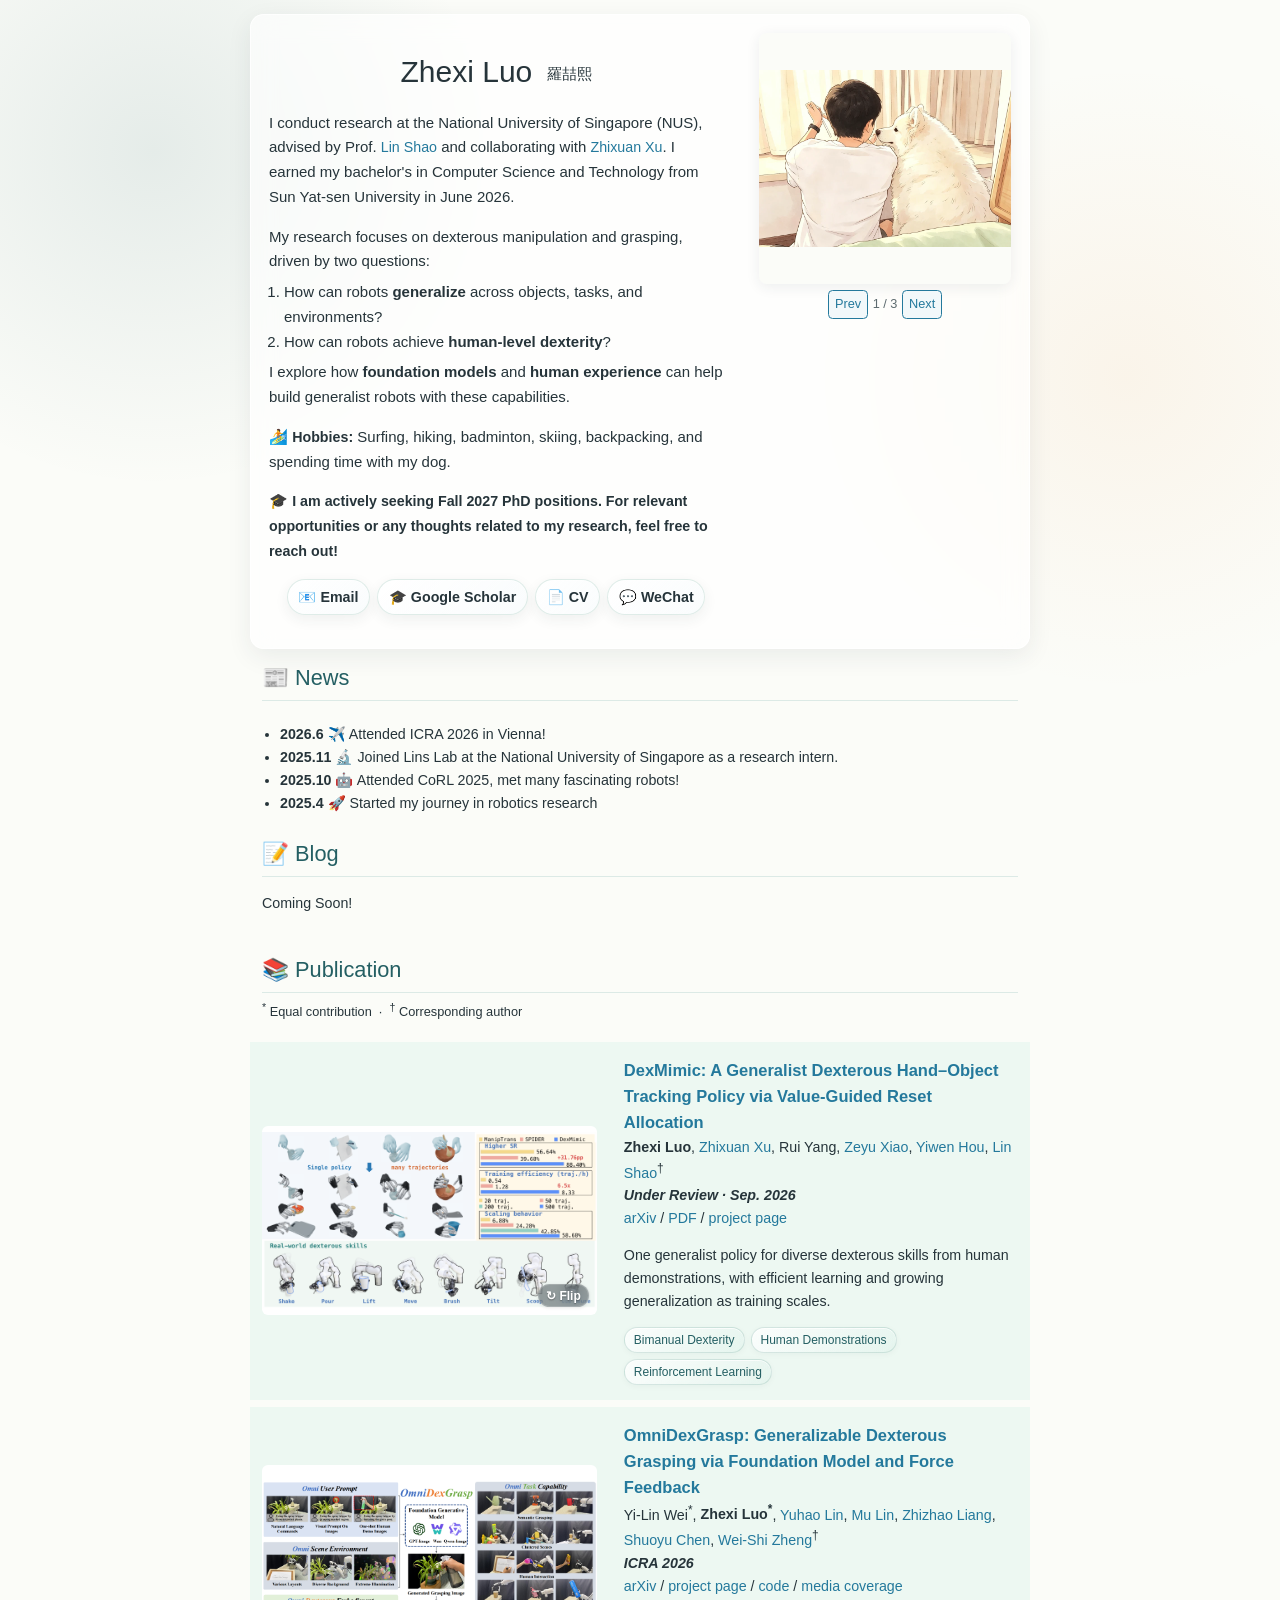
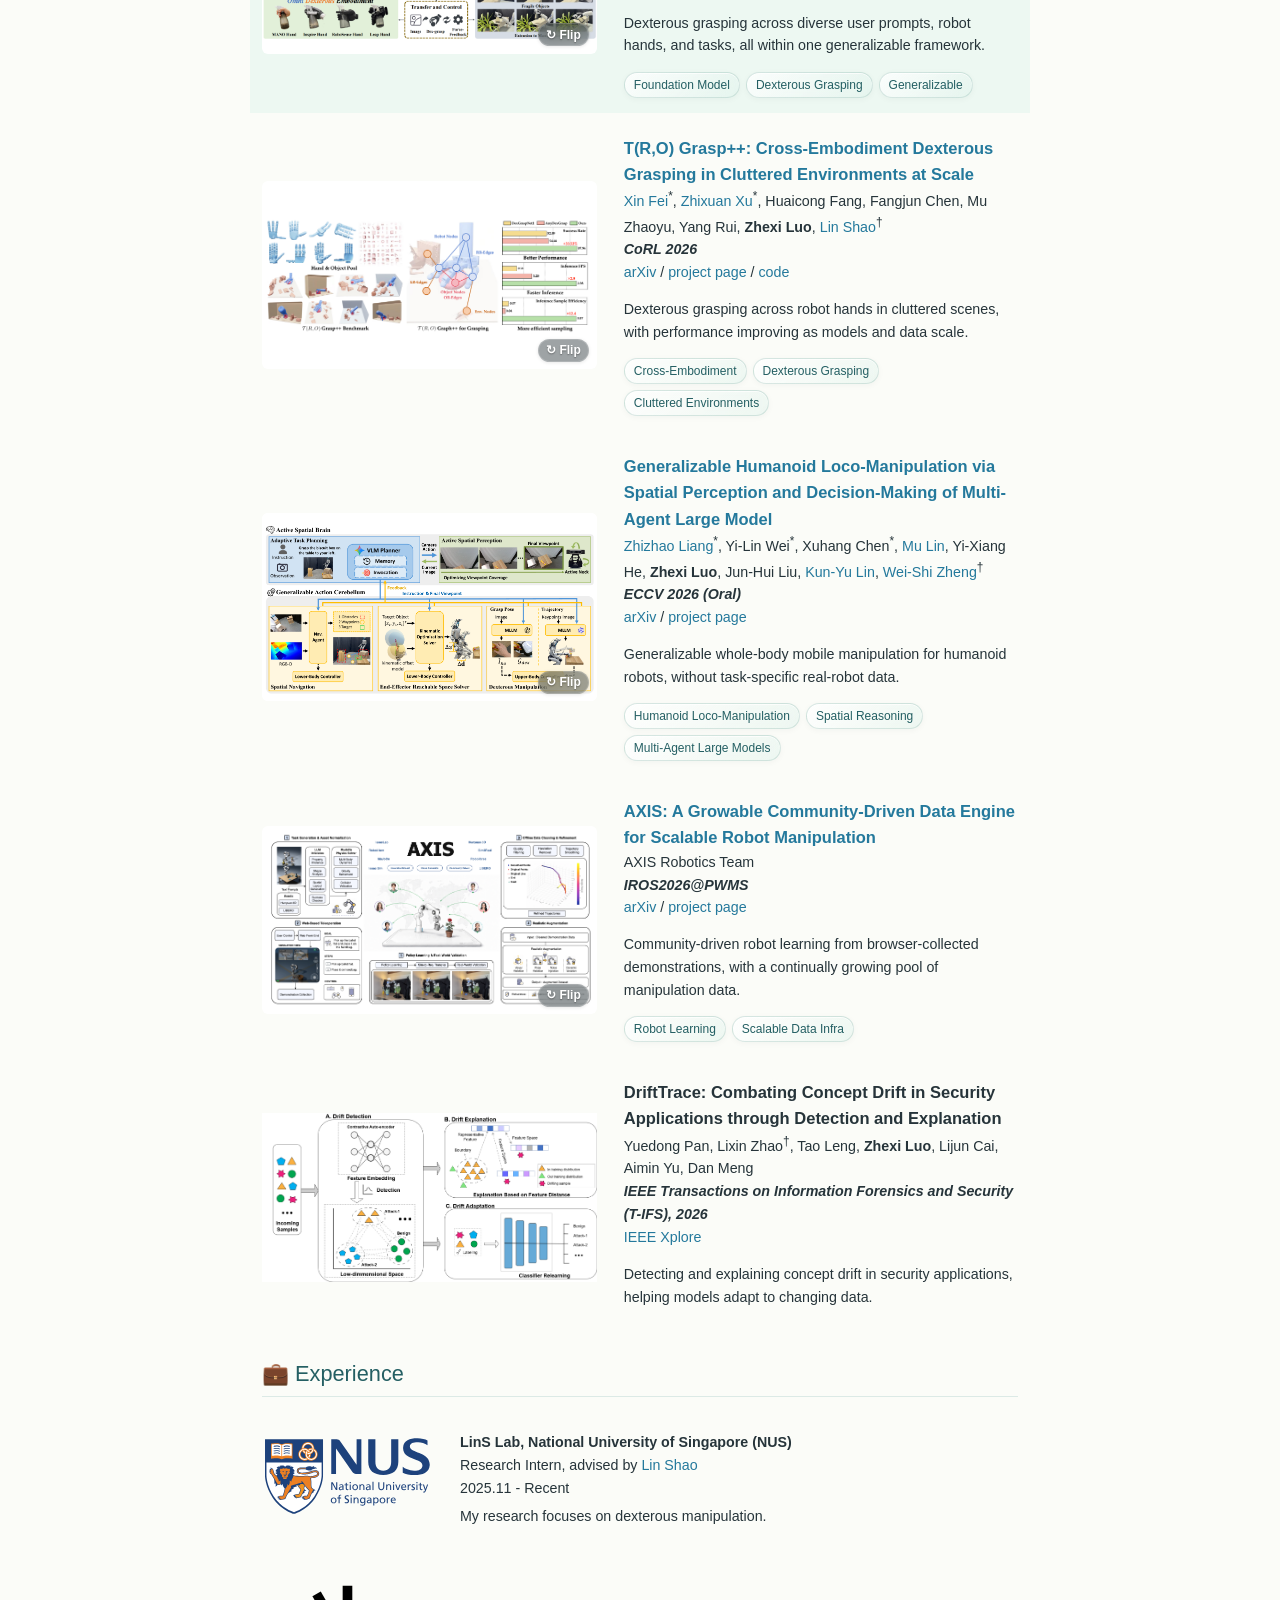
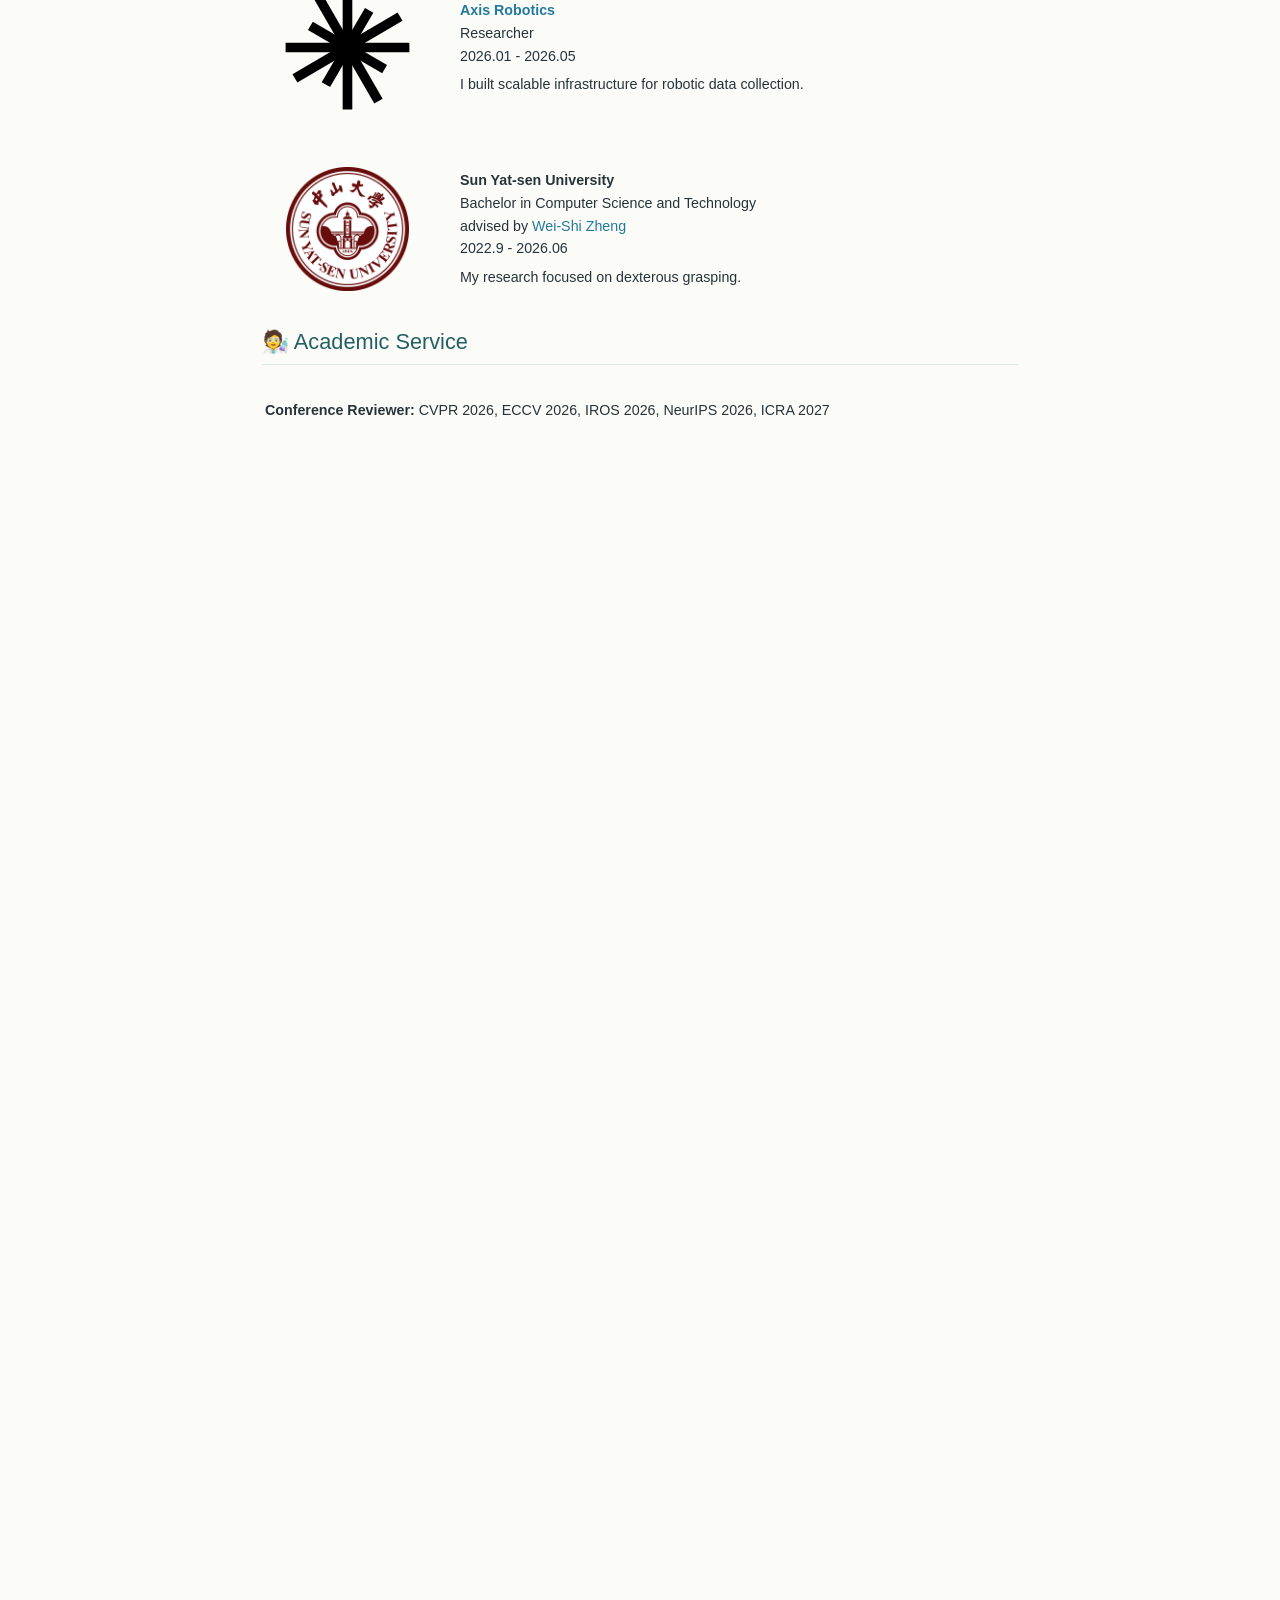
==== commit 22769409: "✨ feat: add frosted glass research keyword tags" ====
--- a/index.html
+++ b/index.html
@@ -8,7 +8,7 @@
     <meta name="author" content="Zhexi Luo">
     <meta name="viewport" content="width=device-width, initial-scale=1">
     <link rel="shortcut icon" href="images/favicon/favicon.ico" type="image/x-icon">
-    <link rel="stylesheet" type="text/css" href="stylesheet.css?v=20261017-scale-75">
+    <link rel="stylesheet" type="text/css" href="stylesheet.css?v=20261105-keywords">
     
   </head>
 
@@ -132,6 +132,11 @@
                 <p>
                   One generalist policy for diverse dexterous skills from human demonstrations, with efficient learning and growing generalization as training scales.
                 </p>
+                <ul class="paper-keywords" aria-label="Research keywords">
+                  <li>Bimanual Dexterity</li>
+                  <li>Human Demonstrations</li>
+                  <li>Reinforcement Learning</li>
+                </ul>
               </td>
             </tr>
             <tr class="featured-paper">
@@ -166,6 +171,11 @@
         <p>
                 Dexterous grasping across diverse user prompts, robot hands, and tasks, all within one generalizable framework.
         </p>
+                <ul class="paper-keywords" aria-label="Research keywords">
+                  <li>Foundation Model</li>
+                  <li>Dexterous Grasping</li>
+                  <li>Generalizable</li>
+                </ul>
       </td>
     </tr>
             <tr>
@@ -200,6 +210,11 @@
                 <p>
                   Dexterous grasping across robot hands in cluttered scenes, with performance improving as models and data scale.
                 </p>
+                <ul class="paper-keywords" aria-label="Research keywords">
+                  <li>Cross-Embodiment</li>
+                  <li>Dexterous Grasping</li>
+                  <li>Cluttered Environments</li>
+                </ul>
               </td>
             </tr>
             <tr>
@@ -234,6 +249,11 @@
         <p>
                 Generalizable whole-body mobile manipulation for humanoid robots, without task-specific real-robot data.
         </p>
+                <ul class="paper-keywords" aria-label="Research keywords">
+                  <li>Humanoid Loco-Manipulation</li>
+                  <li>Spatial Reasoning</li>
+                  <li>Multi-Agent Large Models</li>
+                </ul>
       </td>
     </tr>
             <tr>
@@ -265,6 +285,10 @@
                 <p>
                   Community-driven robot learning from browser-collected demonstrations, with a continually growing pool of manipulation data.
                 </p>
+                <ul class="paper-keywords" aria-label="Research keywords">
+                  <li>Robot Learning</li>
+                  <li>Scalable Data Infra</li>
+                </ul>
               </td>
             </tr>
             <tr>
--- a/stylesheet.css
+++ b/stylesheet.css
@@ -321,6 +321,29 @@
 
 .paper-details .papertitle {
   font-size: 22px;
+}
+
+.paper-keywords {
+  display: flex;
+  flex-wrap: wrap;
+  gap: 8px;
+  margin: 12px 0 0;
+  padding: 0;
+  list-style: none;
+}
+
+.paper-keywords li {
+  padding: 4px 12px;
+  border: 1px solid rgb(137 180 171 / 32%);
+  border-radius: 999px;
+  background: linear-gradient(135deg, rgb(255 255 255 / 78%), rgb(222 241 234 / 48%));
+  box-shadow: 0 2px 8px rgb(38 52 58 / 4%), inset 0 1px 0 rgb(255 255 255 / 90%);
+  -webkit-backdrop-filter: blur(12px) saturate(120%);
+  backdrop-filter: blur(12px) saturate(120%);
+  color: var(--heading);
+  font-size: 16px;
+  font-weight: 500;
+  line-height: 1.5;
 }
 
 .paper-flip {
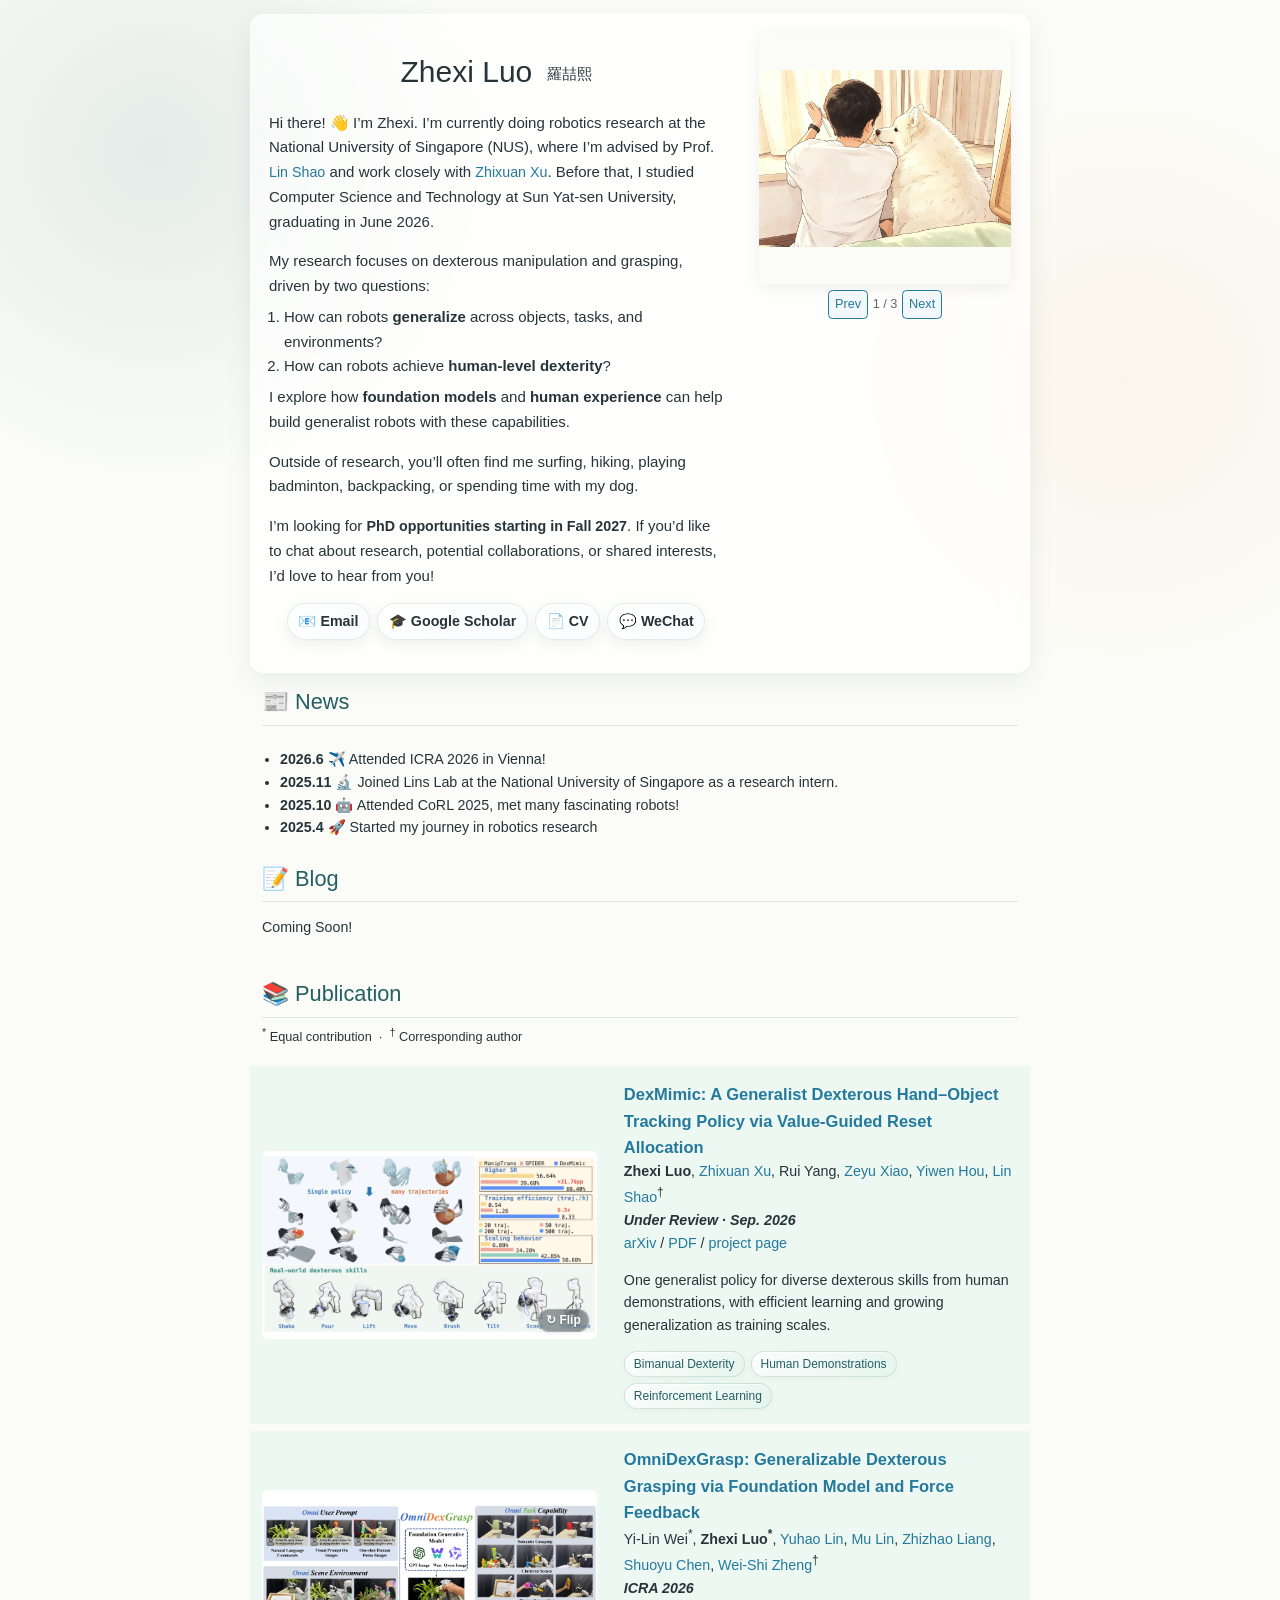
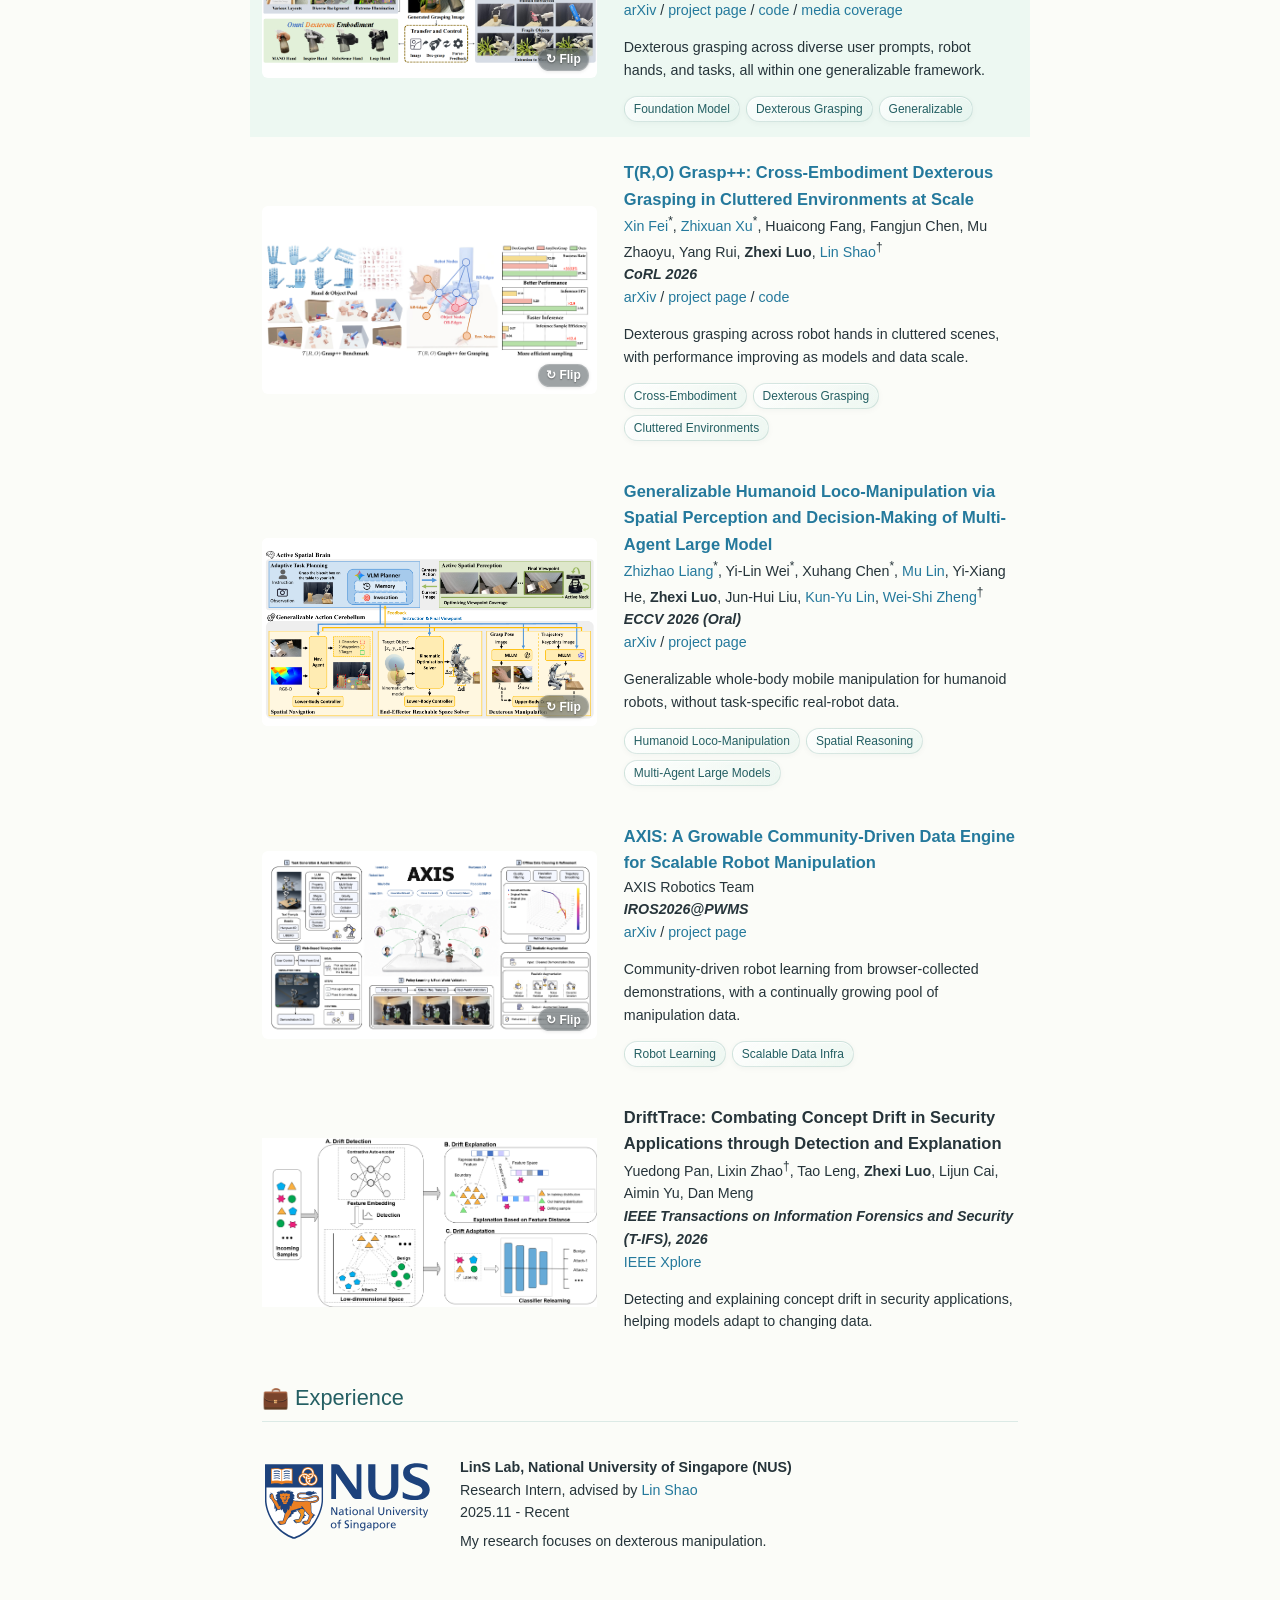
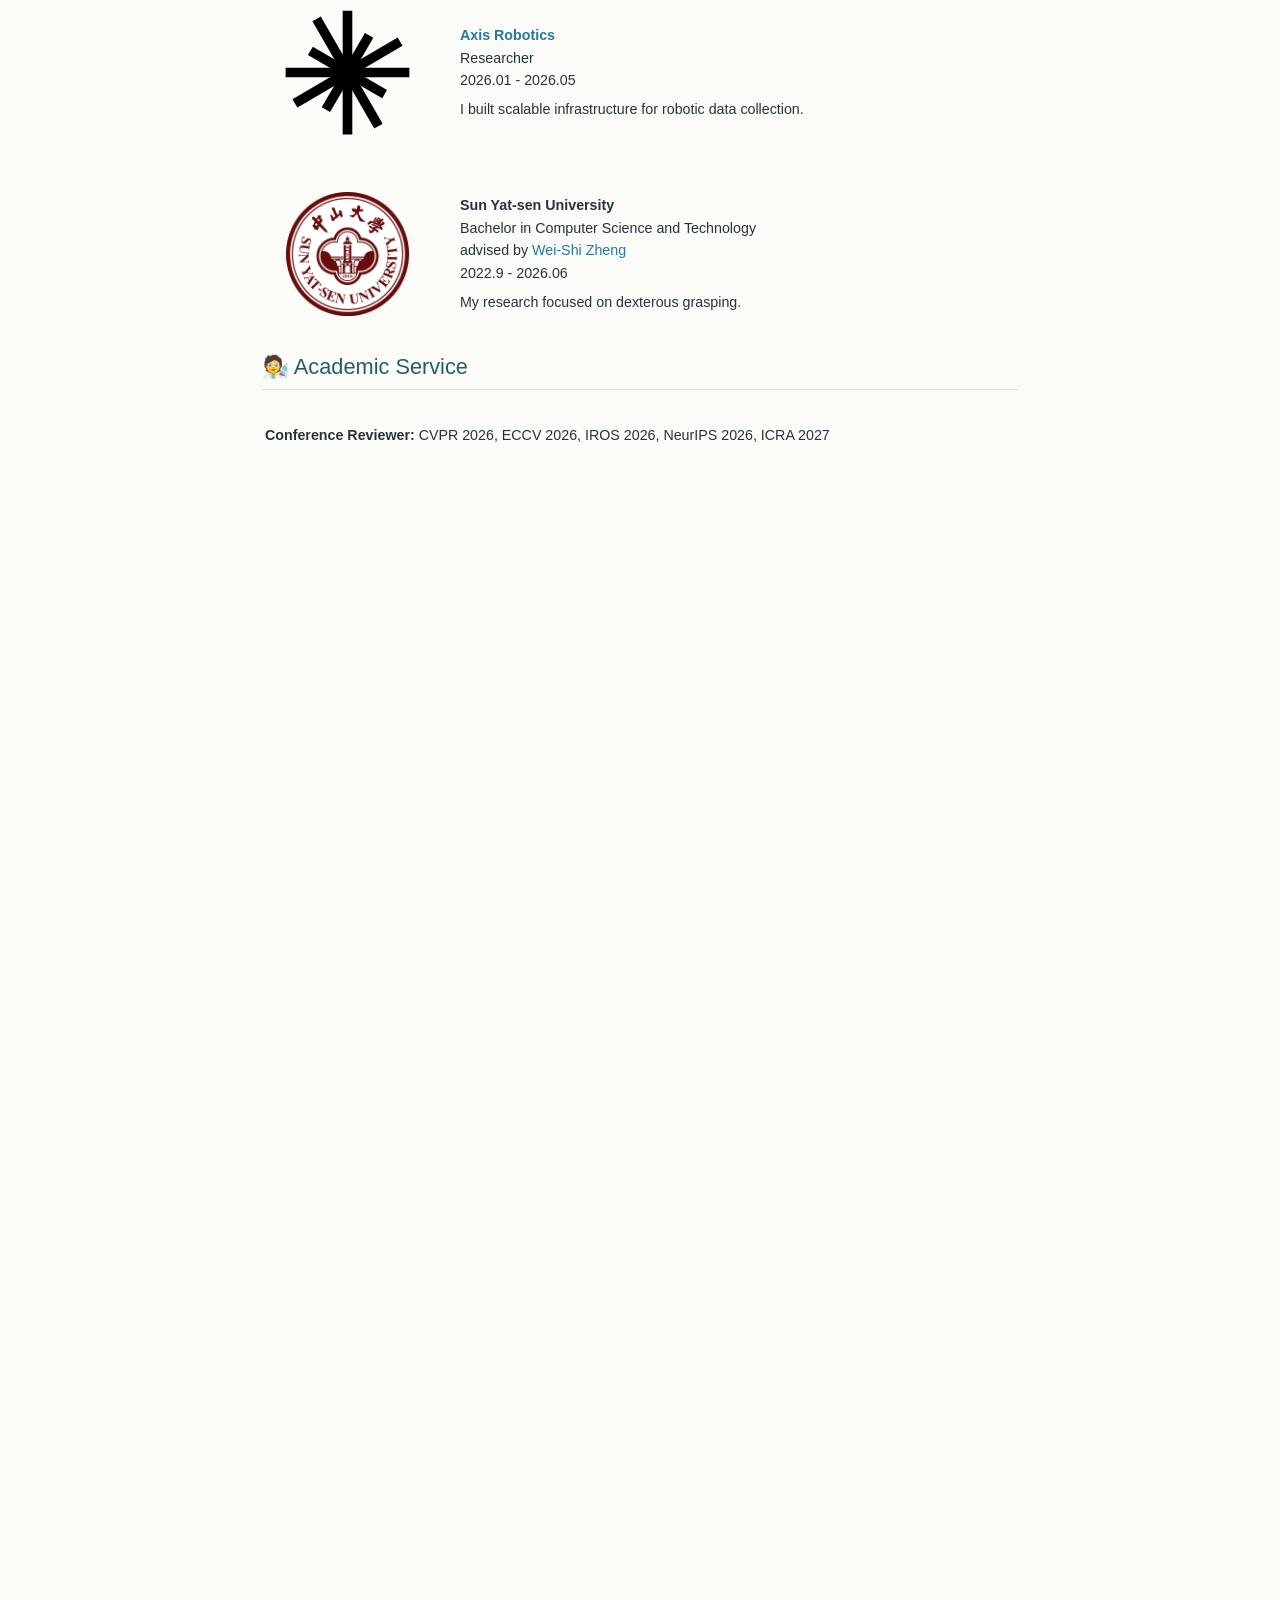
==== commit 9695d4a2: "📝 docs: make homepage introduction more welcoming" ====
--- a/index.html
+++ b/index.html
@@ -23,7 +23,7 @@
                   Zhexi Luo <span class="name-zh" lang="zh-Hant">羅喆熙</span>
                 </p>
                 <p class="intro-text">
-                  I conduct research at the National University of Singapore (NUS), advised by Prof. <a href="https://linsats.github.io/">Lin Shao</a> and collaborating with <a href="https://ariszxxu.github.io/">Zhixuan Xu</a>. I earned my bachelor's in Computer Science and Technology from Sun Yat-sen University in June 2026.
+                  Hi there! 👋 I’m Zhexi. I’m currently doing robotics research at the National University of Singapore (NUS), where I’m advised by Prof. <a href="https://linsats.github.io/">Lin Shao</a> and work closely with <a href="https://ariszxxu.github.io/">Zhixuan Xu</a>. Before that, I studied Computer Science and Technology at Sun Yat-sen University, graduating in June 2026.
                 </p>
                 <p class="intro-text research-intro">
                   My research focuses on dexterous manipulation and grasping, driven by two questions:
@@ -36,10 +36,10 @@
                   I explore how <b>foundation models</b> and <b>human experience</b> can help build generalist robots with these capabilities.
                 </p>
                 <p class="intro-text">
-                  🏄 <strong>Hobbies:</strong> Surfing, hiking, badminton, skiing, backpacking, and spending time with my dog.
+                  Outside of research, you’ll often find me surfing, hiking, playing badminton, backpacking, or spending time with my dog.
                 </p>
                 <p class="intro-text">
-                  🎓 <strong>I am actively seeking Fall 2027 PhD positions. For relevant opportunities or any thoughts related to my research, feel free to reach out!</strong>
+                  I’m looking for <strong>PhD opportunities starting in Fall 2027</strong>. If you’d like to chat about research, potential collaborations, or shared interests, I’d love to hear from you!
                 </p>
                 <p class="contact-links">
                   <a href="mailto:zhexiluo45@gmail.com" id="email-link" title="Copy email address">📧 Email</a>
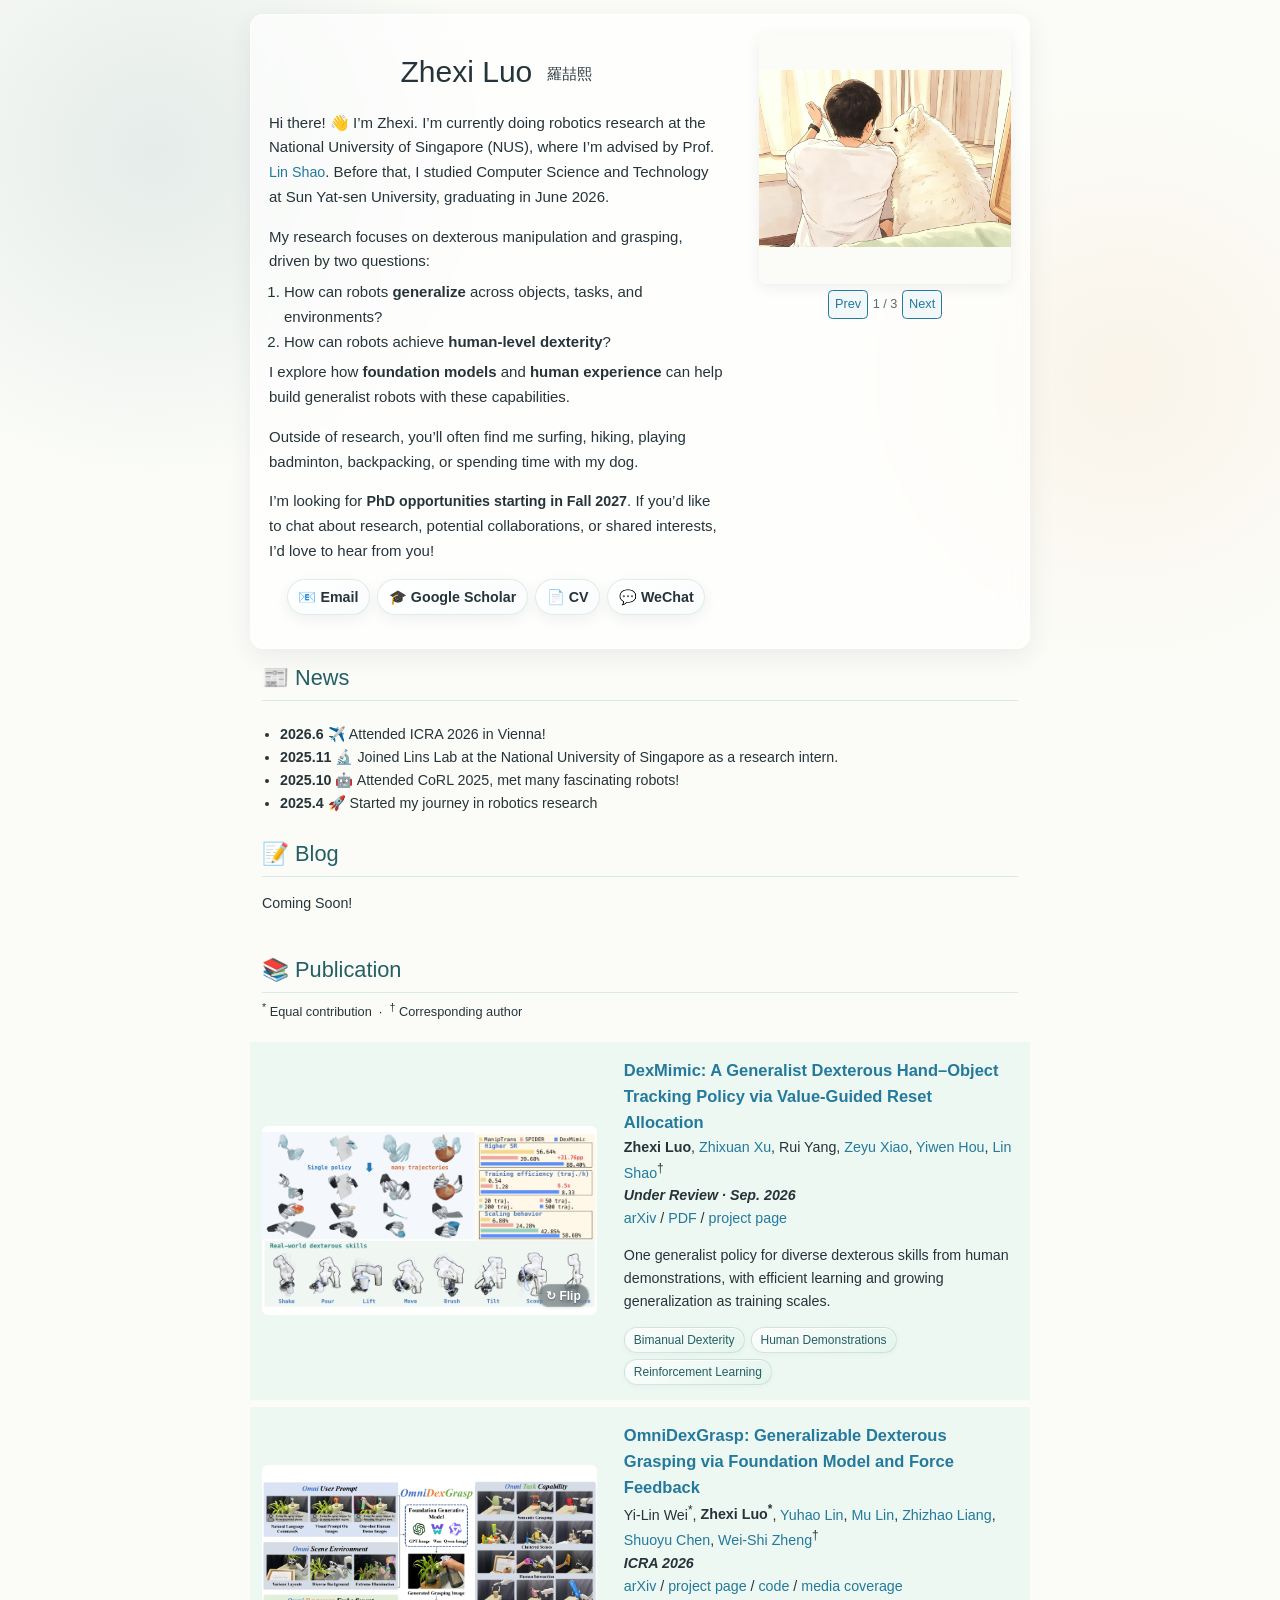
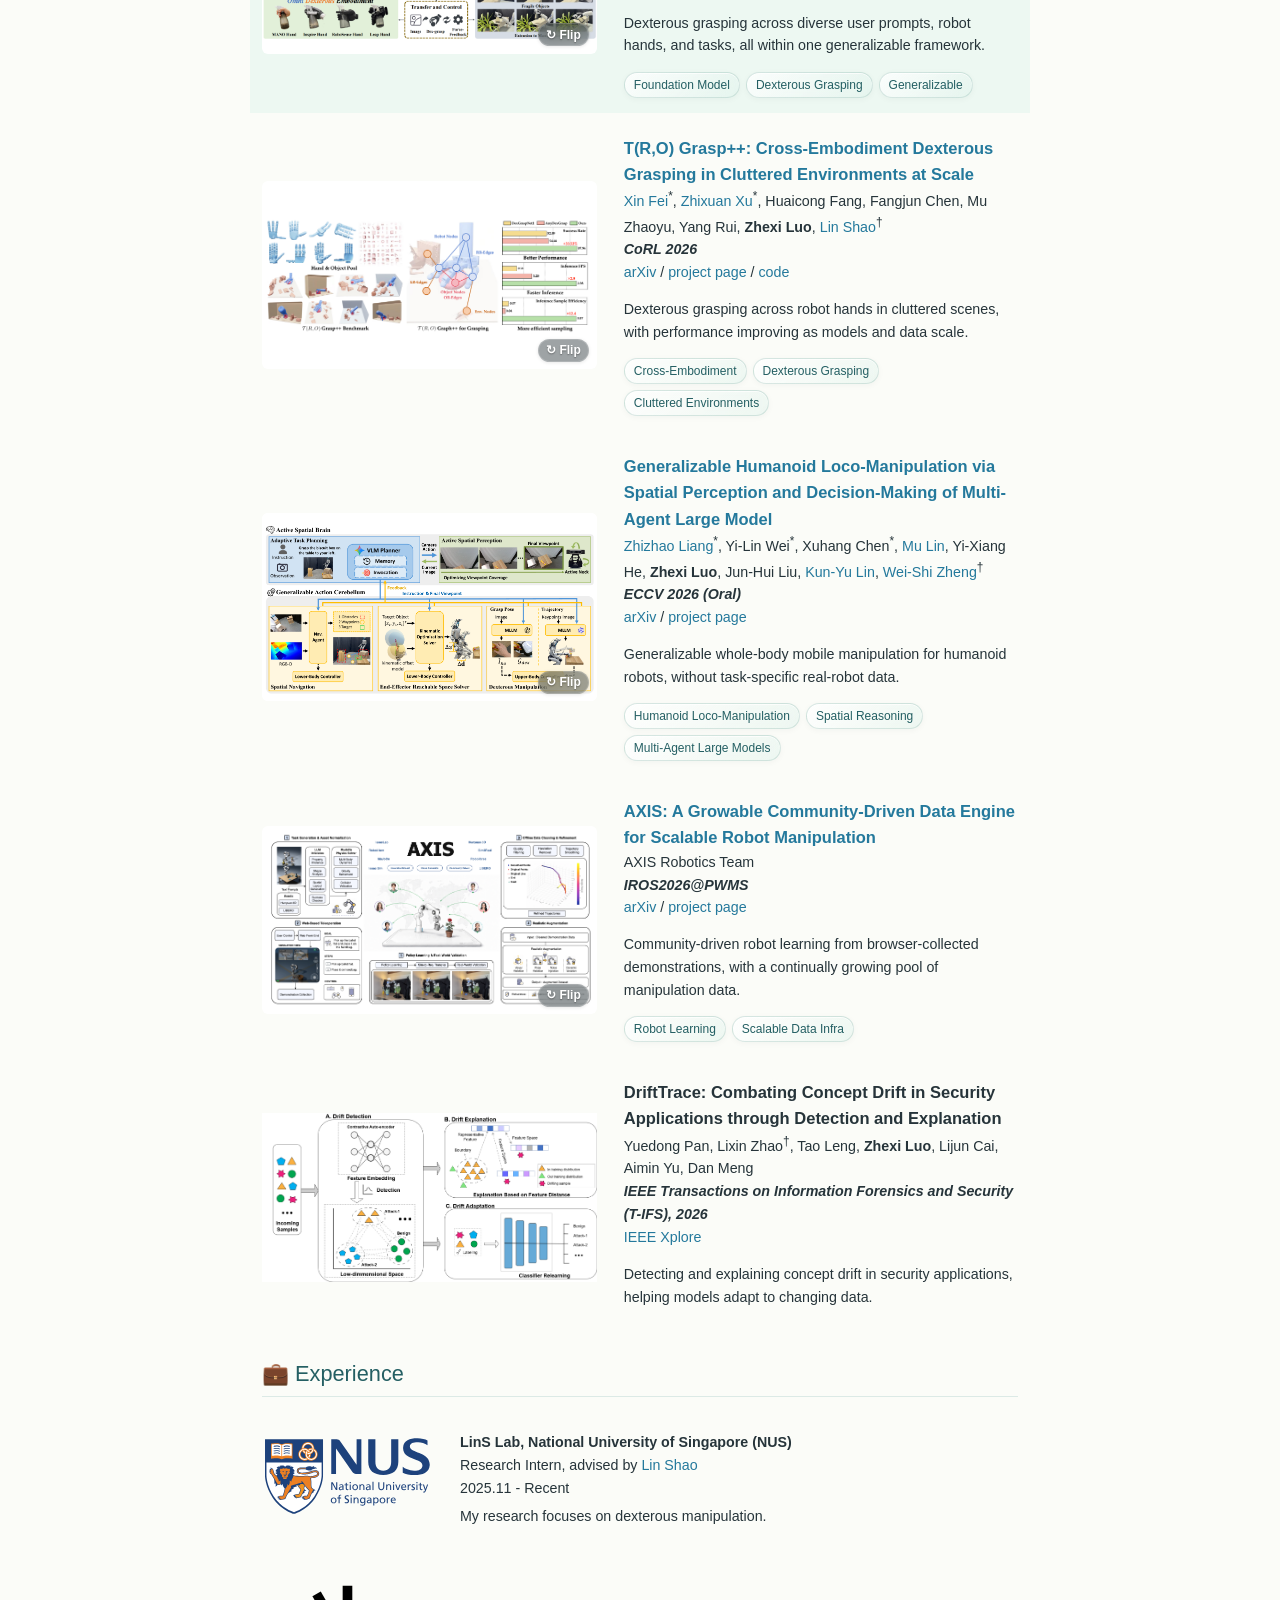
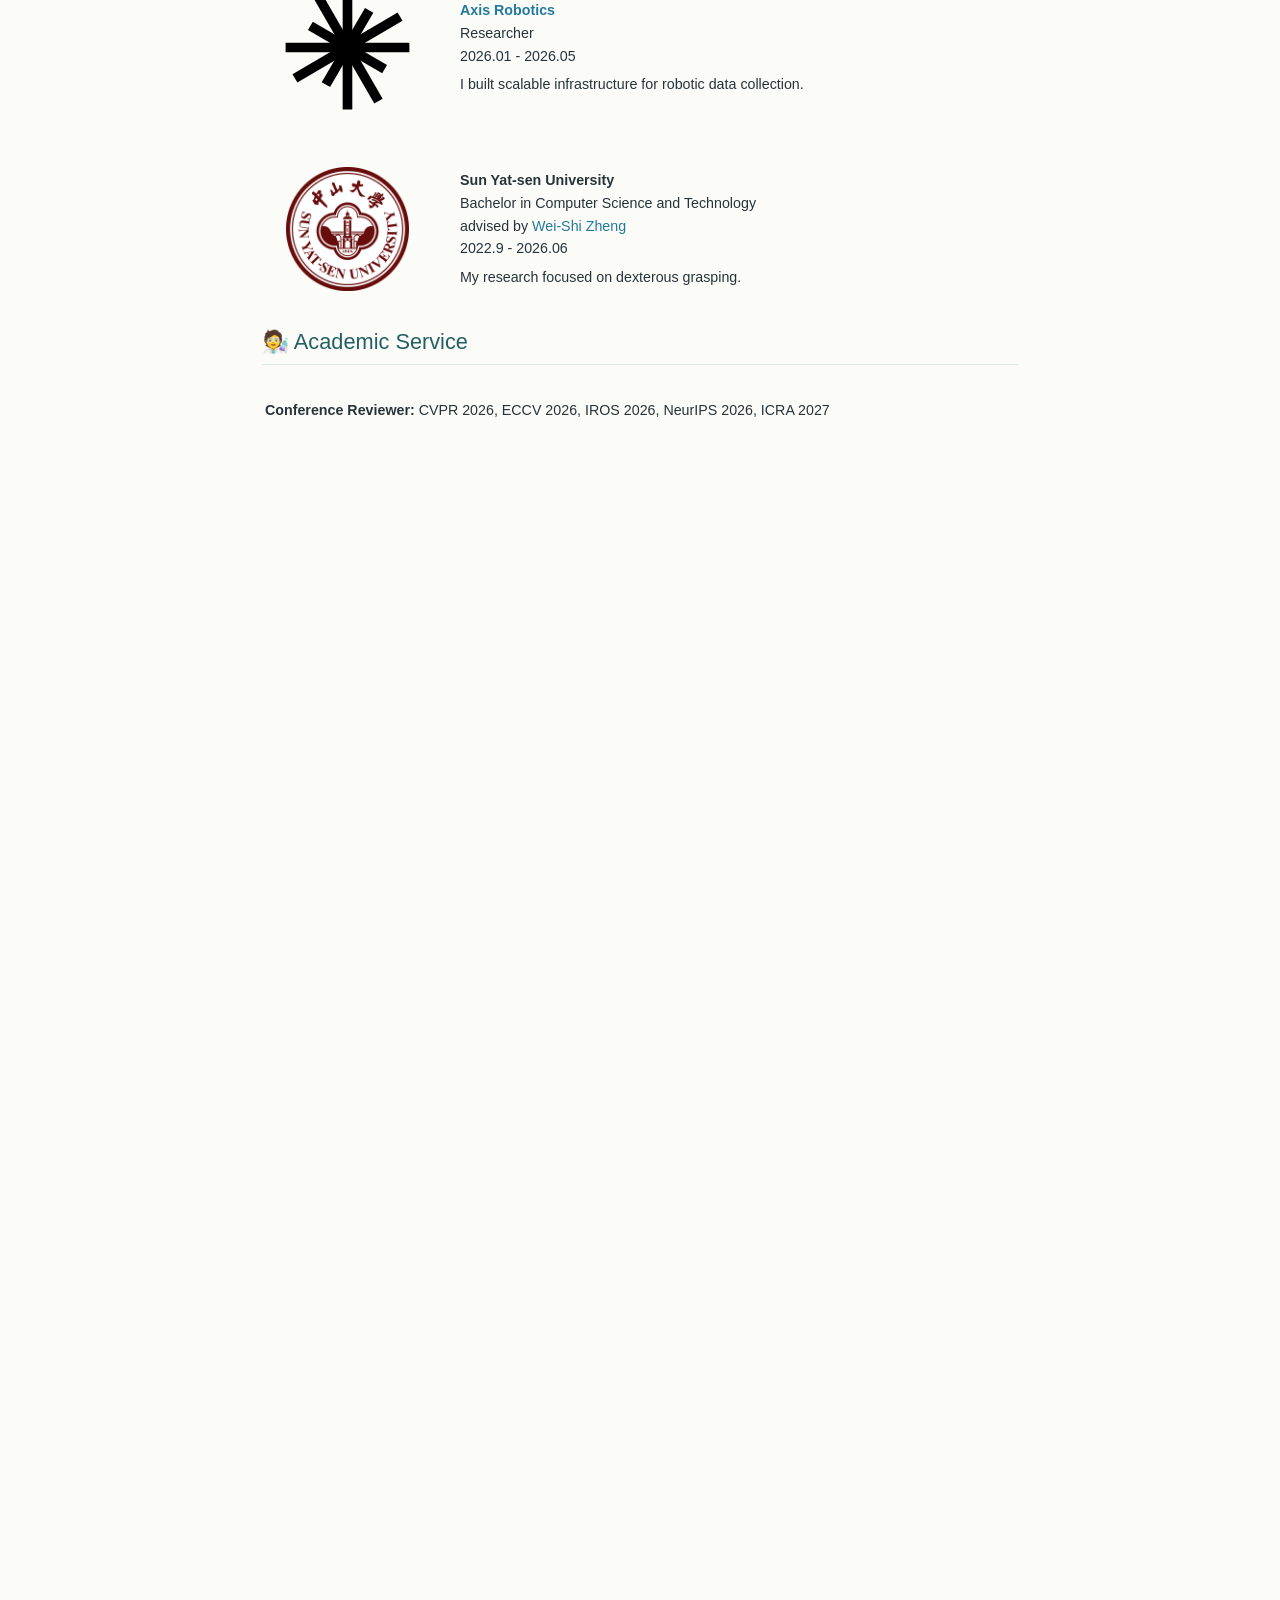
==== commit 6bed8efe: "📝 docs: simplify homepage introduction" ====
--- a/index.html
+++ b/index.html
@@ -23,7 +23,7 @@
                   Zhexi Luo <span class="name-zh" lang="zh-Hant">羅喆熙</span>
                 </p>
                 <p class="intro-text">
-                  Hi there! 👋 I’m Zhexi. I’m currently doing robotics research at the National University of Singapore (NUS), where I’m advised by Prof. <a href="https://linsats.github.io/">Lin Shao</a> and work closely with <a href="https://ariszxxu.github.io/">Zhixuan Xu</a>. Before that, I studied Computer Science and Technology at Sun Yat-sen University, graduating in June 2026.
+                  Hi there! 👋 I’m Zhexi. I’m currently doing robotics research at the National University of Singapore (NUS), where I’m advised by Prof. <a href="https://linsats.github.io/">Lin Shao</a>. Before that, I studied Computer Science and Technology at Sun Yat-sen University, graduating in June 2026.
                 </p>
                 <p class="intro-text research-intro">
                   My research focuses on dexterous manipulation and grasping, driven by two questions:
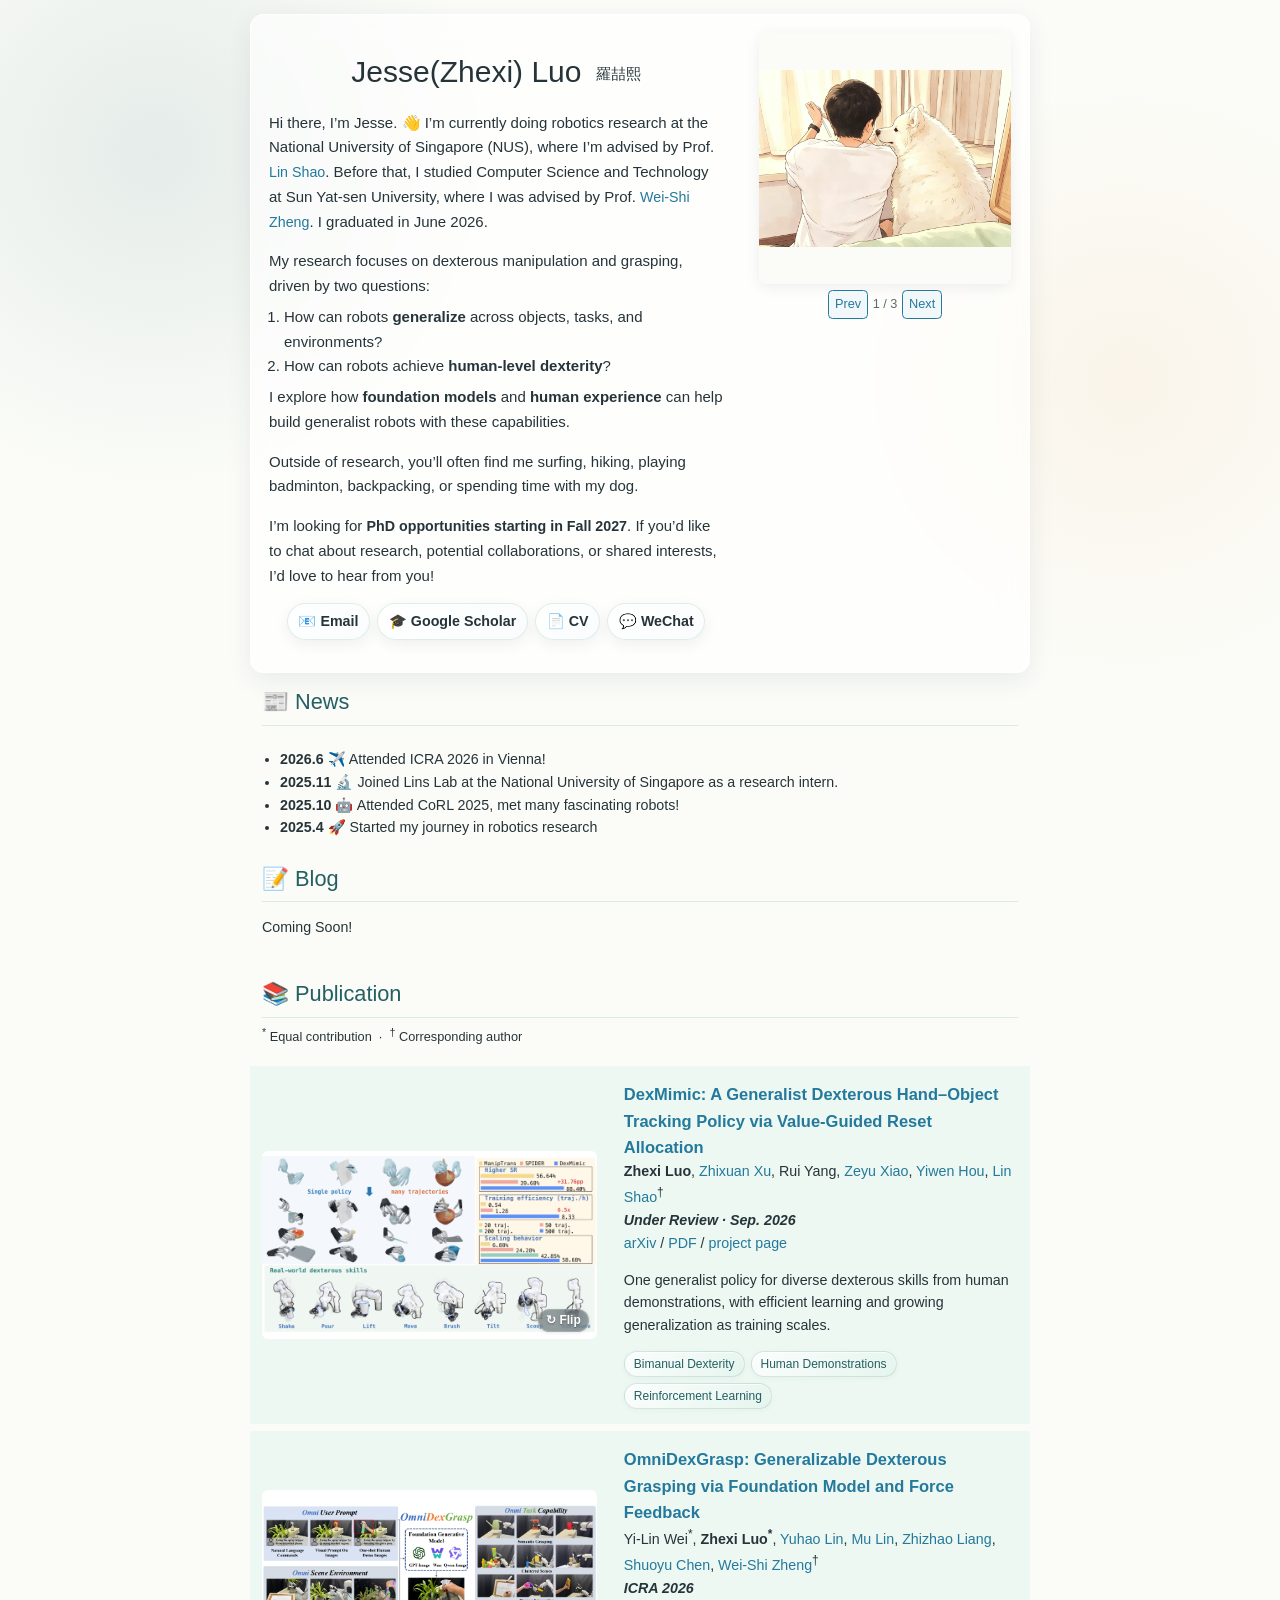
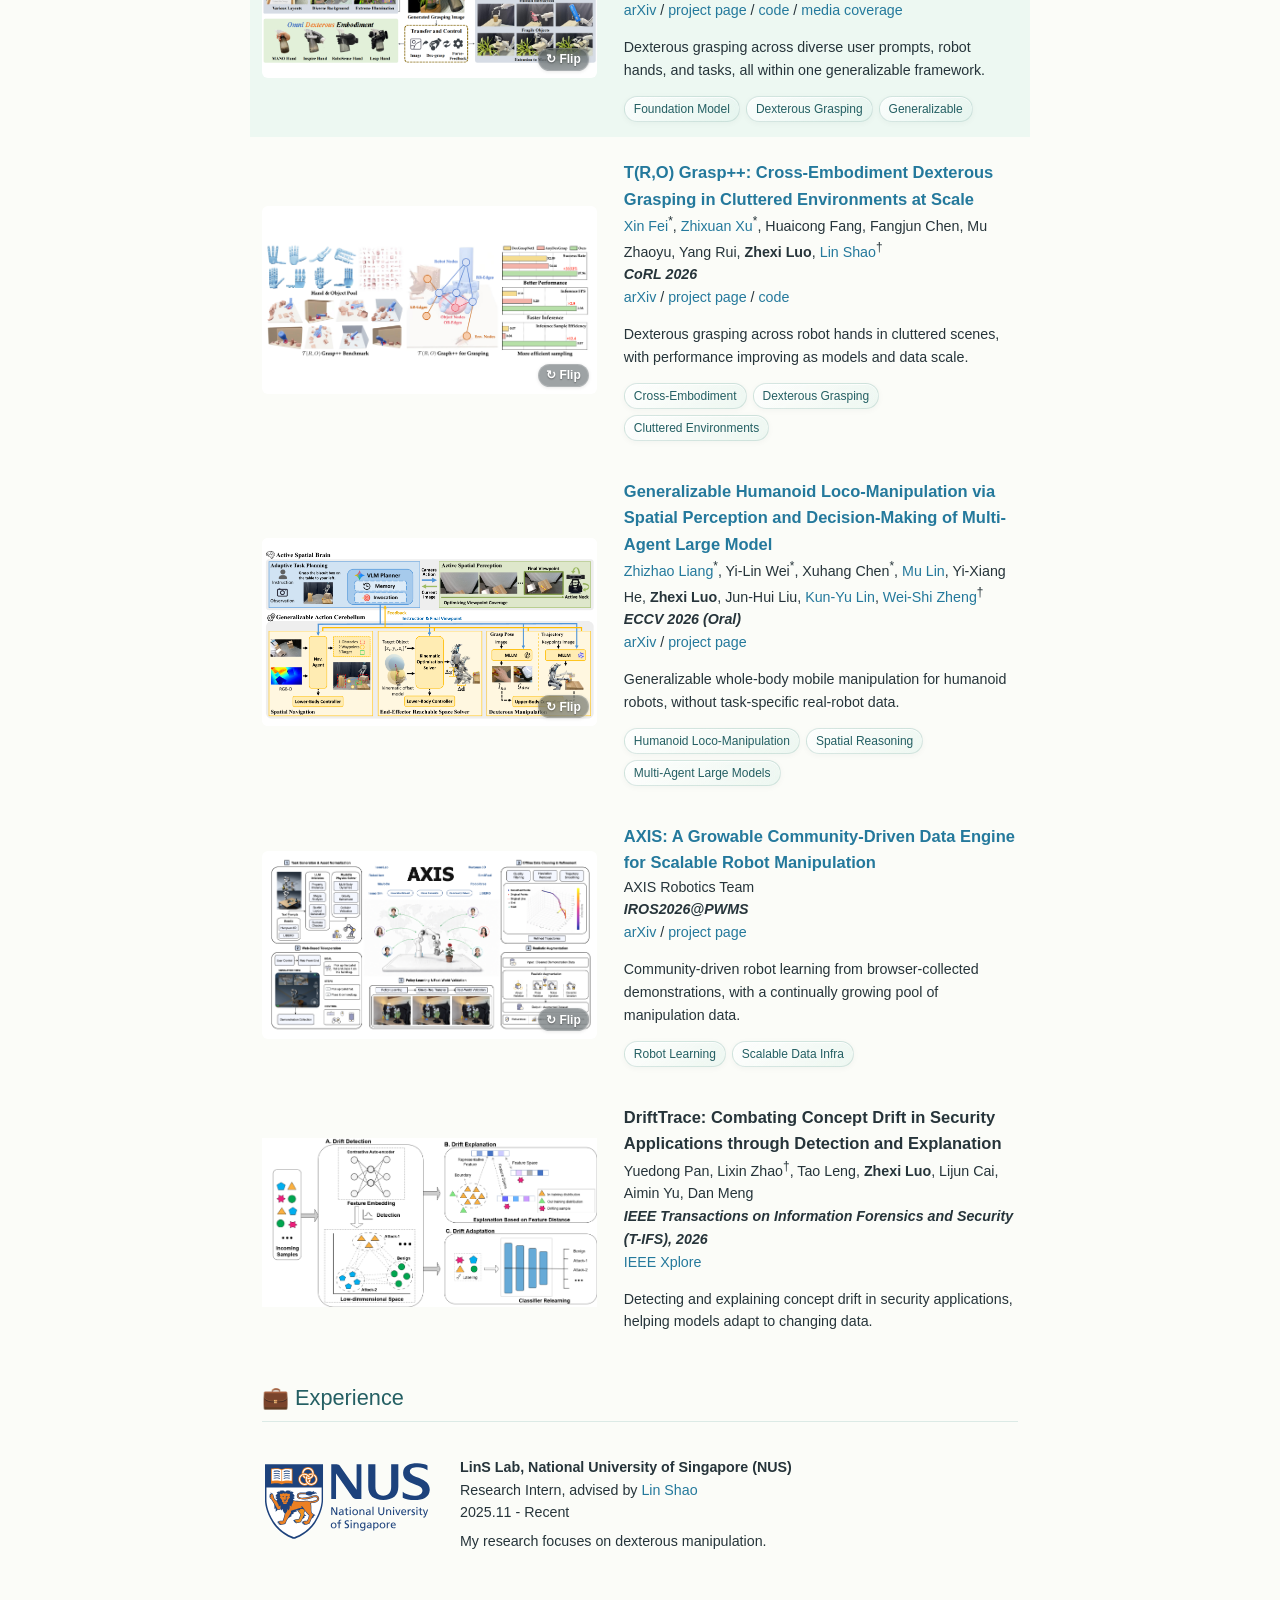
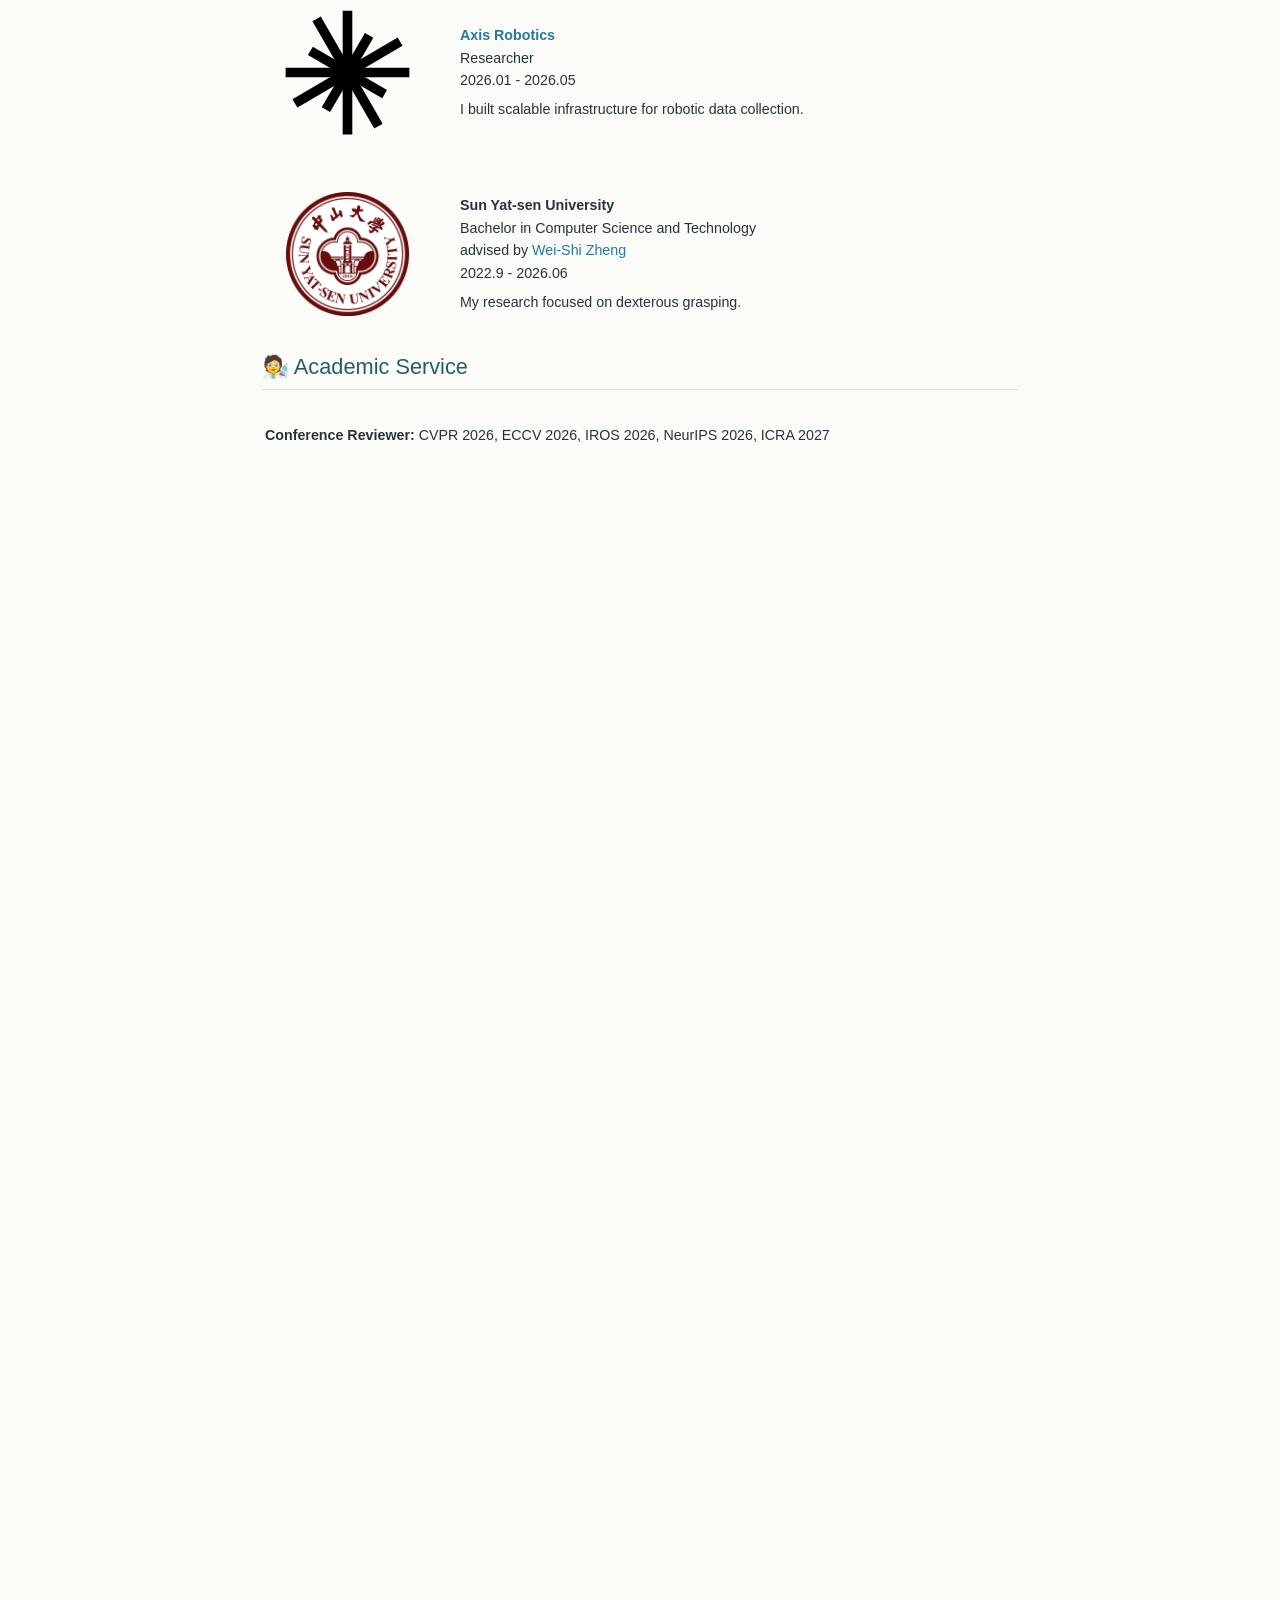
==== commit 855f5c60: "📝 docs: introduce Jesse and add undergraduate advisor" ====
--- a/index.html
+++ b/index.html
@@ -3,7 +3,7 @@
   <head>
     <meta http-equiv="Content-Type" content="text/html; charset=UTF-8">
 
-    <title>Zhexi Luo</title>
+    <title>Jesse(Zhexi) Luo</title>
 
     <meta name="author" content="Zhexi Luo">
     <meta name="viewport" content="width=device-width, initial-scale=1">
@@ -20,10 +20,10 @@
             <tr style="padding:0px">
               <td class="hero-intro">
                 <p class="name" style="text-align: center;">
-                  Zhexi Luo <span class="name-zh" lang="zh-Hant">羅喆熙</span>
+                  Jesse(Zhexi) Luo <span class="name-zh" lang="zh-Hant">羅喆熙</span>
                 </p>
                 <p class="intro-text">
-                  Hi there! 👋 I’m Zhexi. I’m currently doing robotics research at the National University of Singapore (NUS), where I’m advised by Prof. <a href="https://linsats.github.io/">Lin Shao</a>. Before that, I studied Computer Science and Technology at Sun Yat-sen University, graduating in June 2026.
+                  Hi there, I’m Jesse. 👋 I’m currently doing robotics research at the National University of Singapore (NUS), where I’m advised by Prof. <a href="https://linsats.github.io/">Lin Shao</a>. Before that, I studied Computer Science and Technology at Sun Yat-sen University, where I was advised by Prof. <a href="https://www.isee-ai.cn/~zhwshi/">Wei-Shi Zheng</a>. I graduated in June 2026.
                 </p>
                 <p class="intro-text research-intro">
                   My research focuses on dexterous manipulation and grasping, driven by two questions:
@@ -533,5 +533,7 @@
       });
     </script>
 
+    <!-- Record visits without displaying the visitor map. -->
+    <img src="https://mapmyvisitors.com/map.png?d=hu6iwxUyaM4dgoh3Q4dAhhs4wuncQ-OD2DxvIftKkOM&amp;cl=ffffff" alt="" width="1" height="1" hidden>
   </body>
 </html>
